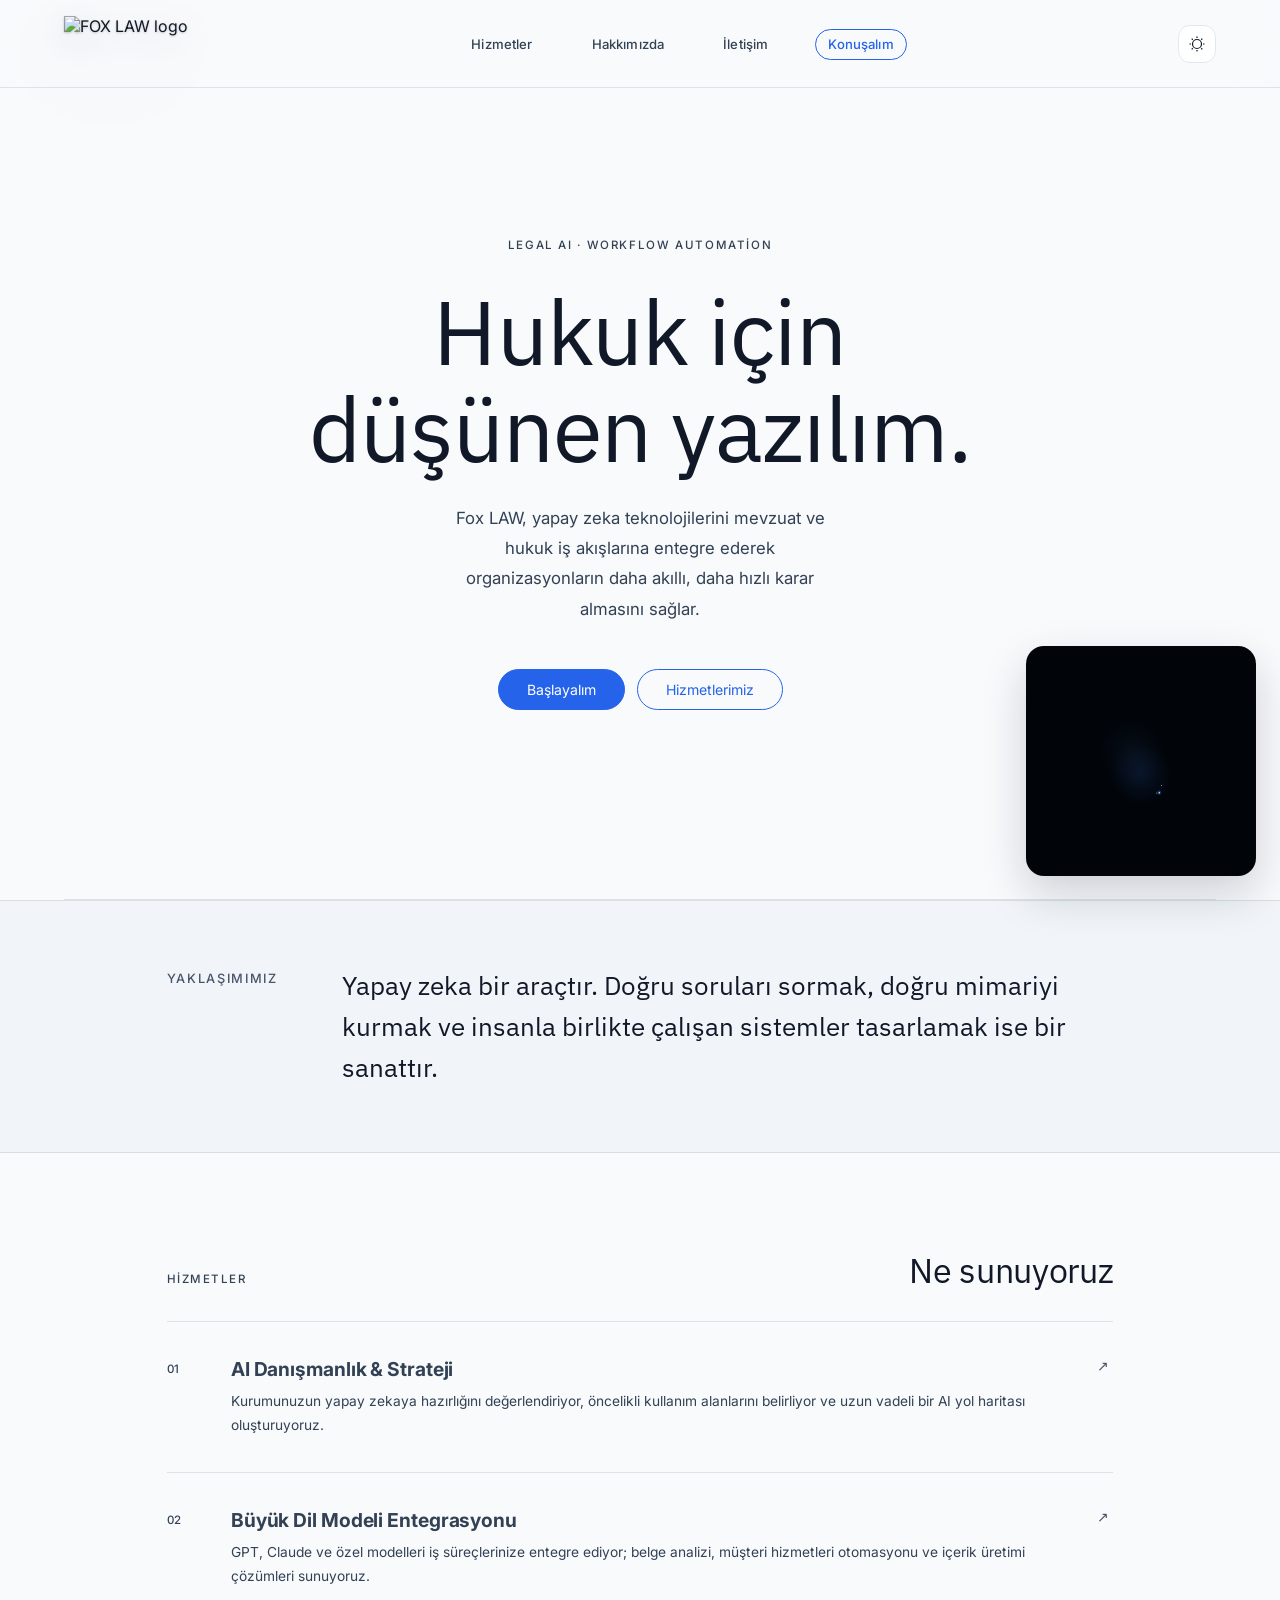
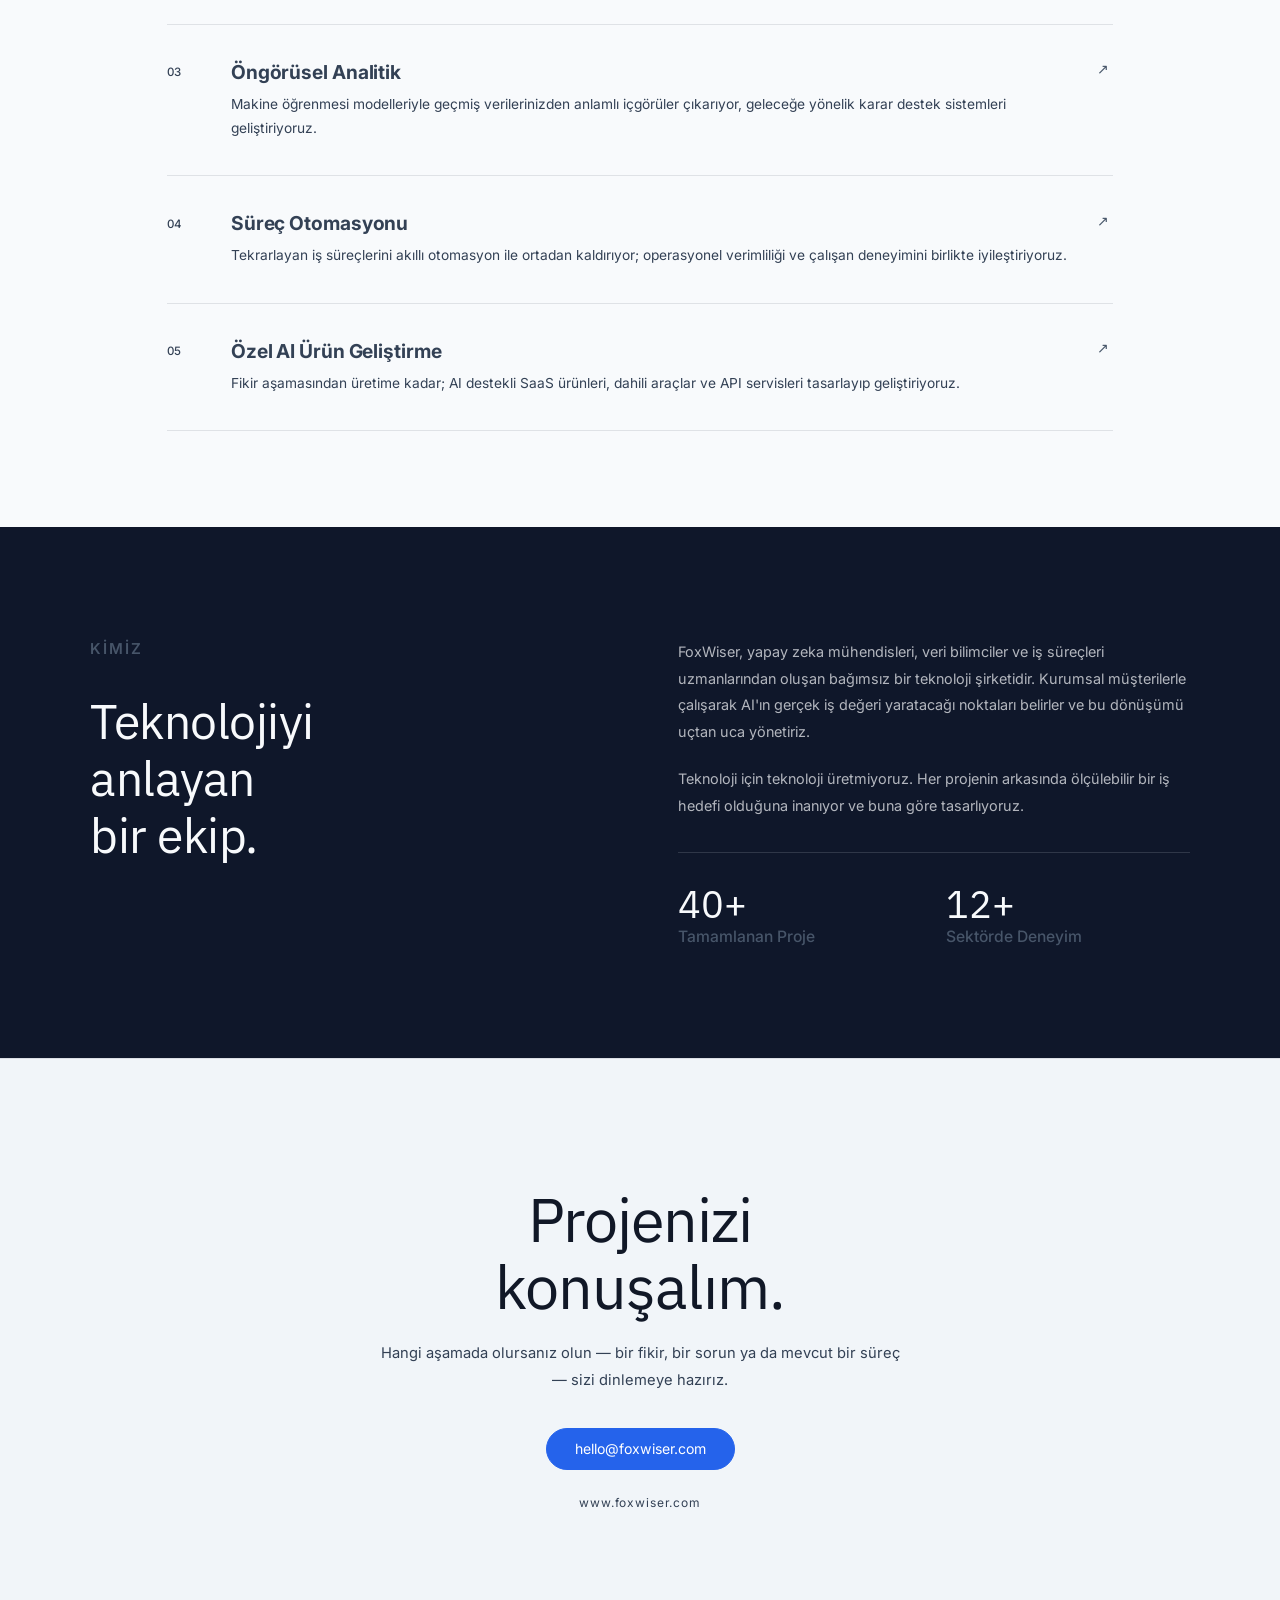
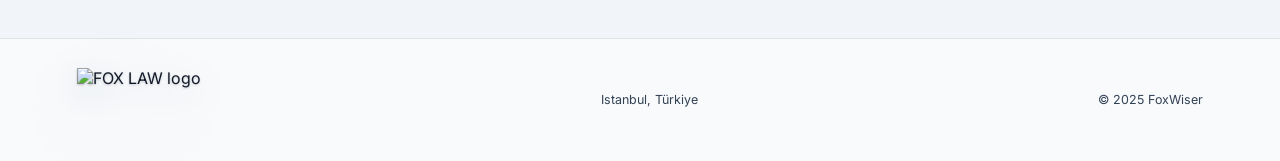
==== index.html @ 77ba6872 "update daily" ====
<!DOCTYPE html>

<html lang="tr">
<head>
<meta charset="utf-8"/>
<meta content="width=device-width, initial-scale=1.0" name="viewport"/>
<title>FOX LAW — Legal AI</title>
<link href="https://fonts.googleapis.com" rel="preconnect"/>
<link crossorigin="" href="https://fonts.gstatic.com" rel="preconnect"/>
<link href="https://fonts.googleapis.com/css2?family=Inter:wght@300;400;500;600;700&amp;family=IBM+Plex+Sans:wght@300;400;500;600;700&amp;display=swap" rel="stylesheet"/>
<link href="services.css" rel="stylesheet"/>
<link href="widget.css" rel="stylesheet"/>
<style>
*, *::before, *::after { margin: 0; padding: 0; box-sizing: border-box; }

:root {
  /* ── Typography ─────────────────────────────────────────────── */
  --serif: 'IBM Plex Sans', system-ui, -apple-system, 'Segoe UI', Roboto, Helvetica, Arial, sans-serif;
  --sans:  'Inter', system-ui, -apple-system, 'Segoe UI', Roboto, Helvetica, Arial, sans-serif;

  /* ── Brand palette (Light) ──────────────────────────────────── */
  --page:       #F8FAFC;
  --surface:    #FFFFFF;
  --surface-2:  #F1F5F9;

  --text:       #111827;
  --text-2:     #334155;
  --text-3:     #475569;
  --label:      var(--text-3);

  /* Subheading (palette: Slate) */
  --subhead:    #334155;

  --border:     #E2E8F0;
  --border-2:   #CBD5E1;

  --brand-ink:  #0F172A; /* brand anchor for dark sections */
  --on-dark:   #F8FAFC;
  --on-action: #FFFFFF;

  --action:         #2563EB;
  --action-hover:   #1D4ED8;
  --action-pressed: #1E40AF;

  --action-soft:    rgba(37, 99, 235, 0.12);
  --action-soft-2:  rgba(37, 99, 235, 0.18);

  /* Status (optional) */
  --success: #0F766E;
  --warning: #D97706;
  --error:   #DC2626;

  /* UI */
  --rule: rgba(15, 23, 42, 0.10);
  --nav-bg: rgba(248, 250, 252, 0.86);
  --nav-bg-solid: rgba(248, 250, 252, 0.96);

  /* Legacy aliases used in the template */
  --cream:   var(--page);
  --cream-2: var(--surface-2);
  --ink:     var(--text);
  --ink-60:  var(--text-2);
  --ink-30:  var(--text-3);
}

html[data-theme="dark"] {
  /* ── Brand palette (Dark) ───────────────────────────────────── */
  --page:       #0B1120;
  --surface:    #111827;
  --surface-2:  #1F2937;

  --text:       #F8FAFC;
  --text-2:     #F1F5F9;
  --text-3:     #E2E8F0;

  /* Label text (readable) */
  --label:      #F1F5F9;

  /* Subheading on dark */
  --subhead:    #F1F5F9;

  --border:     #334155;
  --border-2:   #475569;

  --brand-ink:  #0B1120;
  --on-dark:   #F8FAFC;
  --on-action: #0B1120;

  --action:         #60A5FA;
  --action-hover:   #3B82F6;
  --action-pressed: #2563EB;

  --action-soft:    rgba(96, 165, 250, 0.12);
  --action-soft-2:  rgba(96, 165, 250, 0.18);

  --rule: rgba(248, 250, 252, 0.12);
  --nav-bg: rgba(11, 17, 32, 0.72);
  --nav-bg-solid: rgba(11, 17, 32, 0.92);
}

html { scroll-behavior: smooth; }
body {
  font-family: var(--sans);
  background: var(--cream);
  color: var(--ink);
  -webkit-font-smoothing: antialiased;
  overflow-x: hidden;
}

/* ─── NAV ─── */
nav {
  position: fixed; top: 0; left: 0; right: 0; z-index: 200;
  display: flex; align-items: center; justify-content: space-between;
  padding: 0 5vw; height: 88px;
  background: var(--nav-bg);
  backdrop-filter: blur(20px) saturate(1.4);
  -webkit-backdrop-filter: blur(20px) saturate(1.4);
  border-bottom: 1px solid var(--rule);
}
.logo {
  display: inline-flex;
  align-items: center;
  gap: 10px;
  text-decoration: none;
  color: var(--text);
  z-index: 201;
}
.logo-img {
  height: clamp(64px, 4.8vw, 92px);
width: auto;
  display: block;
}

/* Logo shadow (clean + premium) */
.logo-img,
.footer-logo-img {
  /* Stronger, still premium: contact + ambient + lift */
  filter: drop-shadow(0 1px 1px rgba(15, 23, 42, 0.22))
          drop-shadow(0 10px 18px rgba(15, 23, 42, 0.18))
          drop-shadow(0 28px 48px rgba(15, 23, 42, 0.14));
  -webkit-filter: drop-shadow(0 1px 1px rgba(15, 23, 42, 0.22))
          drop-shadow(0 10px 18px rgba(15, 23, 42, 0.18))
          drop-shadow(0 28px 48px rgba(15, 23, 42, 0.14));
  height: 56px;
  width: auto;
}


html[data-theme="dark"] .logo-img,
html[data-theme="dark"] .footer-logo-img {
  /* Dark surfaces: tiny edge lift + deeper shadow so it doesn't feel like a sticker */
  filter: drop-shadow(0 0 0.75px rgba(255, 255, 255, 0.10))
          drop-shadow(0 2px 2px rgba(0, 0, 0, 0.55))
          drop-shadow(0 16px 32px rgba(0, 0, 0, 0.65));
  -webkit-filter: drop-shadow(0 0 0.75px rgba(255, 255, 255, 0.10))
          drop-shadow(0 2px 2px rgba(0, 0, 0, 0.55))
          drop-shadow(0 16px 32px rgba(0, 0, 0, 0.65));
}

.logo-text {
  position: absolute;
  width: 1px; height: 1px;
  padding: 0; margin: -1px;
  overflow: hidden; clip: rect(0,0,0,0);
  white-space: nowrap; border: 0;
}

/* Desktop nav */
.nav-desktop {
  display: flex;
  align-items: center;
  gap: 2.2rem;
  list-style: none;
  position: relative;
}
.nav-hover-indicator {
  position: absolute;
  top: 50%;
  left: 0;
  transform: translateY(-50%);
  height: 34px;
  border-radius: 999px;
  background: var(--action-soft);
  border: 1px solid var(--border);
  opacity: 0;
  pointer-events: none;
  z-index: 0;
  transition: all 0.18s ease;
}
.nav-desktop.has-hover .nav-hover-indicator { opacity: 1; }
.nav-desktop a {
  font-size: 0.82rem; font-weight: 500; letter-spacing: 0.01em;
  color: var(--ink-60); text-decoration: none; transition: color 0.2s;
  padding: 0.38rem 0.75rem;
  border-radius: 999px;
  position: relative;
  z-index: 1;
}
.nav-desktop a:hover { color: var(--ink); font-weight: 600; }
.nav-cta {
  color: var(--action) !important;
  border: 1px solid var(--action) !important;
  padding: 0.38rem 1.1rem; border-radius: 100px;
  transition: background 0.2s, color 0.2s, border-color 0.2s !important;

  font-weight: 600;}
.nav-cta:hover {
  background: var(--action-soft) !important;
  border-color: var(--action) !important;
  color: var(--action-hover) !important;
}

/* Hamburger */
.hamburger {
  display: none;
  flex-direction: column; justify-content: center; gap: 5px;
  width: 36px; height: 36px; cursor: pointer;
  background: none; border: none; padding: 4px; z-index: 201;
}
.hamburger span {
  display: block; height: 1.5px;
  background: var(--ink); border-radius: 2px;
  transition: transform 0.3s, opacity 0.3s, width 0.3s;
  transform-origin: center;
}
.hamburger.open span:nth-child(1) { transform: translateY(6.5px) rotate(45deg); }
.hamburger.open span:nth-child(2) { opacity: 0; }
.hamburger.open span:nth-child(3) { transform: translateY(-6.5px) rotate(-45deg); }

/* Theme toggle */
.theme-toggle{
  display: inline-flex;
  align-items: center;
  justify-content: center;
  width: 38px; height: 38px;
  border-radius: 12px;
  border: 1px solid var(--border);
  background: var(--surface);
  cursor: pointer;
  transition: background 0.2s, border-color 0.2s, transform 0.2s;
}
.theme-toggle:hover{
  background: var(--surface-2);
  border-color: var(--border-2);
}
.theme-toggle:active{ transform: translateY(1px); }
.theme-toggle svg{ width: 18px; height: 18px; fill: none; stroke: var(--text); stroke-width: 1.6; }
html[data-theme="dark"] .theme-toggle svg.sun{ display:none; }
html:not([data-theme="dark"]) .theme-toggle svg.moon{ display:none; }

/* Mobile menu */
.mobile-menu {
  display: none;
  position: fixed; top: 72px; left: 0; right: 0; bottom: 0;
  background: var(--nav-bg-solid);
  backdrop-filter: blur(20px);
  -webkit-backdrop-filter: blur(20px);
  z-index: 199;
  flex-direction: column; justify-content: center; align-items: center;
  gap: 0;
  opacity: 0; pointer-events: none;
  transition: opacity 0.3s ease;
}
.mobile-menu.open { opacity: 1; pointer-events: all; }
.mobile-menu a {
  display: block; width: 100%;
  font-family: var(--serif); font-style: italic;
  font-size: 2rem; font-weight: 500;
  color: var(--ink); text-decoration: none;
  text-align: center;
  padding: 1.1rem 2rem;
  border-bottom: 1px solid var(--rule);
  transition: color 0.2s, background 0.2s;
}
.mobile-menu a:first-child { border-top: 1px solid var(--rule); }
.mobile-menu a:hover { color: var(--ink-60); }
.mobile-menu .m-cta {
  margin-top: 2rem;
  font-family: var(--sans); font-style: normal;
  font-size: 0.95rem;
  background: var(--ink); color: var(--cream) !important;
  border-radius: 100px;
  width: auto; padding: 0.8rem 2.5rem;
  border: none;
}

/* ─── HERO ─── */
.hero {
  min-height: 100svh;
  display: flex; flex-direction: column;
  align-items: center; justify-content: center;
  text-align: center;
  padding: 9rem 6vw 6rem;
  position: relative;
}
.hero-eyebrow {
  font-size: 0.72rem; font-weight: 500;
  letter-spacing: 0.14em; text-transform: uppercase;
  color: var(--ink-60); margin-bottom: 2rem;
  opacity: 0; animation: rise 0.9s 0.15s cubic-bezier(0.22,1,0.36,1) forwards;
}
.hero h1 {
  font-family: var(--serif); font-weight: 400;
  font-size: clamp(2.6rem, 7vw, 5.8rem);
  line-height: 1.08; letter-spacing: -0.01em;
  max-width: 800px; margin: 0 auto 1.6rem;
  opacity: 0; animation: rise 1s 0.3s cubic-bezier(0.22,1,0.36,1) forwards;
}
.hero h1 em { font-style: italic; color: var(--ink-60); }
.hero-sub {
  font-size: clamp(0.95rem, 2.5vw, 1.05rem); font-weight: 400;
  line-height: 1.8; color: var(--ink-60);
  max-width: 420px; margin: 0 auto 2.8rem;
  padding: 0 1rem;
  opacity: 0; animation: rise 1s 0.45s cubic-bezier(0.22,1,0.36,1) forwards;
}
.hero-actions {
  display: flex; align-items: center; justify-content: center;
  gap: 0.75rem; flex-wrap: wrap;
  padding: 0 1rem;
  opacity: 0; animation: rise 1s 0.6s cubic-bezier(0.22,1,0.36,1) forwards;
}
.btn {
  font-family: var(--sans); font-size: 0.88rem; font-weight: 400;
  text-decoration: none; border-radius: 100px;
  padding: 0.7rem 1.75rem;
  transition: all 0.22s ease;
  display: inline-block; white-space: nowrap;
}
.btn-dark  { background: var(--action); color: var(--on-action); border: 1px solid var(--action); }
.btn-dark:hover  { background: var(--action-hover); border-color: var(--action-hover); box-shadow: 0 6px 22px rgba(15,23,42,0.18); transform: translateY(-1px); }
.btn-dark:active { background: var(--action-pressed); border-color: var(--action-pressed); transform: translateY(0); box-shadow: none; }
.btn-outline { background: transparent; color: var(--action); border: 1px solid var(--action); }
.btn-outline:hover { background: var(--action-soft); border-color: var(--action-hover); color: var(--action-hover); }
.btn-outline:active { background: var(--action-soft-2); border-color: var(--action-pressed); color: var(--action-pressed); }
.hero-rule { position: absolute; bottom: 0; left: 5vw; right: 5vw; height: 1px; background: var(--rule); }

@keyframes rise {
  from { opacity: 0; transform: translateY(22px); }
  to   { opacity: 1; transform: translateY(0); }
}

/* ─── INTRO ─── */
.intro-wrap { background: var(--cream-2); border-top: 1px solid var(--rule); border-bottom: 1px solid var(--rule); }
.intro-strip {
  max-width: 1100px; margin: 0 auto;
  padding: 4rem 6vw;
  display: flex; align-items: flex-start; gap: 5vw;
}
.intro-label {
  font-size: 0.80rem; font-weight: 500;
  letter-spacing: 0.13em; text-transform: uppercase;
  color: var(--label); padding-top: 0.35rem;
  min-width: 80px; flex-shrink: 0;
}
.intro-text {
  font-family: var(--serif);
  font-size: clamp(1.15rem, 2.5vw, 1.65rem);
  font-weight: 400; line-height: 1.55; color: var(--ink);
}
.intro-text em { font-style: italic; color: var(--ink-60); }

/* ─── SERVICES ─── */
.services { max-width: 1100px; margin: 0 auto; padding: 6rem 6vw; }
.section-header {
  display: flex; align-items: baseline; justify-content: space-between;
  padding-bottom: 1.8rem; border-bottom: 1px solid var(--rule);
}
.section-tag {
  font-size: 0.72rem; font-weight: 500;
  letter-spacing: 0.13em; text-transform: uppercase; color: var(--ink-60);
}
.section-title {
  font-family: var(--serif); font-weight: 400;
  font-size: clamp(1.4rem, 3vw, 2.1rem); letter-spacing: -0.01em;
}
.service-list { list-style: none; }
.service-item {
  display: grid; grid-template-columns: 40px 1fr 20px;
  gap: 0 1.5rem; padding: 2.2rem 0;
  border-bottom: 1px solid var(--rule);
  position: relative;
  cursor: pointer;
}

.service-item::after {
  content: ''; position: absolute;
  left: -6vw; right: -6vw; top: 0; bottom: 0;
  background: var(--cream-2); opacity: 0;
  transition: opacity 0.2s; z-index: -1;
}
.service-item:hover::after { opacity: 1; }
.svc-num { font-size: 0.72rem; color: var(--ink-60); font-weight: 500; padding-top: 0.2rem; line-height: 1.6; }
.svc-body h3 {
  font-family: var(--sans);
  font-size: clamp(1rem, 2vw, 1.2rem);
  font-weight: 700;
  color: var(--subhead);
  margin-bottom: 0.5rem; letter-spacing: -0.005em;
}
.service-title{
  color: inherit;
  text-decoration: none;
}
.service-title:hover{
  color: var(--action-hover);
}
.svc-body p {
  font-size: 0.86rem; font-weight: 400;
  color: var(--ink-60); line-height: 1.75;
}
.svc-arrow {
  font-size: 0.85rem;
  color: var(--ink-30);
  padding-top: 0.2rem;
  align-self: start;
  transition: color 0.2s, transform 0.2s, background 0.2s;
  background: transparent;
  border: 0;
  cursor: pointer;
  line-height: 1;
}
.svc-arrow:focus-visible { outline: 2px solid var(--action); outline-offset: 3px; border-radius: 10px; }
.service-item:hover .svc-arrow { color: var(--action); transform: translateY(-1px); }
.service-item:hover .svc-arrow { color: var(--ink); transform: translate(3px,-3px); }

/* ─── ABOUT ─── */
.about { background: var(--brand-ink); color: var(--on-dark); padding: 7rem 6vw; }
.about-inner {
  max-width: 1100px; margin: 0 auto;
  display: grid; grid-template-columns: 1fr 1fr;
  gap: 6vw; align-items: start;
}
.about-label { font-size: 0.94rem; font-weight: 600; letter-spacing: 0.13em; text-transform: uppercase; color: var(--label); margin-bottom: 2.2rem; }
.about h2 {
  font-family: var(--serif); font-weight: 400;
  font-size: clamp(1.8rem, 4vw, 3rem);
  line-height: 1.18; letter-spacing: -0.01em;
}
.about h2 em { font-style: italic; color: rgba(248,250,252,0.55); }
.about-right p {
  font-size: 0.9rem; font-weight: 400;
  line-height: 1.85; color: rgba(248,250,252,0.70);
  margin-bottom: 1.3rem;
}
.about-rule { height: 1px; background: rgba(248,250,252,0.14); margin: 2rem 0; }
.about-stats { display: grid; grid-template-columns: 1fr 1fr; gap: 1.5rem; }
.stat-num {
  font-family: var(--serif); font-size: 2.4rem; font-weight: 400;
  color: var(--cream); line-height: 1; margin-bottom: 0.25rem;
}
.stat-label { font-size: 0.98rem; font-weight: 500; color: var(--label); }

/* ─── PRINCIPLES ─── */
.principles { max-width: 1100px; margin: 0 auto; padding: 6rem 6vw; }
.principles-grid {
  display: grid; grid-template-columns: repeat(3, 1fr);
  gap: 1px; background: var(--rule);
  border: 1px solid var(--rule); margin-top: 2.5rem;
}
.p-card { background: var(--cream); padding: 2.4rem 1.8rem; transition: background 0.2s; }
.p-card:hover { background: var(--cream-2); }
.p-num { font-size: 0.7rem; color: var(--ink-60); font-weight: 500; letter-spacing: 0.08em; margin-bottom: 1.5rem; }
.p-card h3 {
  font-family: var(--serif); font-size: 1.1rem; font-weight: 400;
  margin-bottom: 0.75rem; line-height: 1.3;
}
.p-card p { font-size: 0.84rem; font-weight: 400; color: var(--ink-60); line-height: 1.75; }

/* ─── CTA ─── */
.cta-section {
  background: var(--cream-2); border-top: 1px solid var(--rule);
  padding: 8rem 6vw; text-align: center;
}
.cta-inner { max-width: 520px; margin: 0 auto; }
.cta-inner h2 {
  font-family: var(--serif); font-weight: 400;
  font-size: clamp(2rem, 5vw, 3.8rem);
  line-height: 1.1; letter-spacing: -0.015em; margin-bottom: 1.2rem;
}
.cta-inner h2 em { font-style: italic; color: var(--ink-60); }
.cta-inner p {
  font-size: 0.92rem; font-weight: 400;
  color: var(--ink-60); line-height: 1.8; margin-bottom: 2.2rem;
}
.cta-domain {
  display: block; font-size: 0.75rem; font-weight: 400;
  color: var(--ink-60); letter-spacing: 0.07em; margin-top: 1.6rem;
}

/* ─── FOOTER ─── */
footer {
  background: var(--cream); border-top: 1px solid var(--rule);
  padding: 1.8rem 6vw;
  display: flex; align-items: center; justify-content: space-between;
  flex-wrap: wrap; gap: 0.75rem;
}
.footer-logo { display: inline-flex; align-items: center; gap: 10px; text-decoration: none; color: var(--text); }
.footer-logo-img { height: 64px; width: auto; display: block; }
.footer-mid, .footer-right { font-size: 0.78rem; color: var(--ink-60); }

/* ─── REVEAL ─── */
.reveal {
  opacity: 0; transform: translateY(16px);
  transition: opacity 0.75s cubic-bezier(0.22,1,0.36,1),
              transform 0.75s cubic-bezier(0.22,1,0.36,1);
}
.reveal.visible { opacity: 1; transform: translateY(0); }

/* ─── MOBILE ─── */
@media (max-width: 767px) {
  /* Show hamburger, hide desktop nav */
  .nav-desktop { display: none; }
  .hamburger  { display: flex; }
  .mobile-menu { display: flex; }

  /* Hero */
  .hero { padding: 7rem 6vw 5rem; min-height: 100svh; }
  .hero h1 { font-size: clamp(2.4rem, 11vw, 3.2rem); }
  .hero-sub { font-size: 0.97rem; max-width: 100%; }
  .hero-actions { flex-direction: column; align-items: stretch; width: 100%; max-width: 320px; margin: 0 auto; }
  .btn { text-align: center; padding: 0.85rem 1.5rem; font-size: 0.92rem; }

  /* Intro */
  .intro-strip { flex-direction: column; gap: 0.75rem; padding: 3rem 6vw; }
  .intro-label { padding-top: 0; }
  .intro-text { font-size: clamp(1.15rem, 5vw, 1.4rem); }

  /* Services */
  .services { padding: 4.5rem 6vw; }
  .section-header { flex-direction: column; gap: 0.5rem; align-items: flex-start; }
  .service-item { grid-template-columns: 32px 1fr; gap: 0 1rem; padding: 1.8rem 0; }
  .svc-arrow { display: none; }
  .service-item::after { left: -6vw; right: -6vw; }

  /* About */
  .about { padding: 5rem 6vw; }
  .about-inner { grid-template-columns: 1fr; gap: 2.5rem; }
  .about h2 { font-size: clamp(1.8rem, 8vw, 2.4rem); }

  /* Principles */
  .principles { padding: 4.5rem 6vw; }
  .principles-grid { grid-template-columns: 1fr; }
  .p-card { padding: 2rem 1.6rem; }

  /* CTA */
  .cta-section { padding: 5.5rem 6vw; }
  .cta-inner h2 { font-size: clamp(2rem, 9vw, 2.8rem); }
  .cta-inner .btn { width: 100%; text-align: center; }

  /* Footer */
  footer { flex-direction: column; align-items: flex-start; gap: 0.4rem; }
  .footer-mid { order: 3; }
}

@media (max-width: 400px) {
  .hero h1 { font-size: clamp(2rem, 12vw, 2.6rem); }
}

/* ── Copy toast ─────────────────────────────────────────────── */
.copy-toast{
  position: fixed;
  left: 50%;
  bottom: 22px;
  transform: translateX(-50%);
  background: var(--surface);
  color: var(--text);
  border: 1px solid var(--border);
  padding: 10px 14px;
  border-radius: 999px;
  box-shadow: 0 12px 30px rgba(15,23,42,0.20);
  font-size: 0.9rem;
  opacity: 0;
  pointer-events: none;
  transition: opacity .18s ease, transform .18s ease;
  z-index: 9999;
}
.copy-toast.show{
  opacity: 1;
  transform: translateX(-50%) translateY(-4px);
}

html[data-theme="dark"] .intro-label,
html[data-theme="dark"] .about-label,
html[data-theme="dark"] .stat-label {
  text-shadow: 0 1px 0 rgba(0,0,0,0.35);
}
</style>
</head>
<body>
<!-- NAV -->
<nav>
<a aria-label="FOX LAW" class="logo" href="index.html">
<img alt="FOX LAW logo" class="logo-img" data-logo-dark="Logo_V3_Dark.svg" data-logo-light="Logo_V3_Light.svg" src="Logo_V3_Light.svg"/>
<span class="logo-text">FOX LAW</span>
</a>
<!-- Desktop -->
<ul class="nav-desktop">
<li aria-hidden="true" class="nav-hover-indicator"></li>
<li><a href="#services">Hizmetler</a></li>
<li><a href="#about">Hakkımızda</a></li>
<li><a href="#contact">İletişim</a></li>
<li><a class="nav-cta" href="#contact">Konuşalım</a></li>
</ul>
<!-- Theme toggle -->
<button aria-label="Tema değiştir" class="theme-toggle" id="themeToggle" title="Light / Dark">
<svg aria-hidden="true" class="sun" viewbox="0 0 24 24"><path d="M12 18a6 6 0 1 0 0-12 6 6 0 0 0 0 12Z"></path><path d="M12 2v2M12 20v2M4.93 4.93l1.41 1.41M17.66 17.66l1.41 1.41M2 12h2M20 12h2M4.93 19.07l1.41-1.41M17.66 6.34l1.41-1.41"></path></svg>
<svg aria-hidden="true" class="moon" viewbox="0 0 24 24"><path d="M21 12.6A8.5 8.5 0 1 1 11.4 3a6.5 6.5 0 1 0 9.6 9.6Z"></path></svg>
</button>
<!-- Hamburger -->
<button aria-label="Menüyü aç" class="hamburger" id="hamburger">
<span></span><span></span><span></span>
</button>
</nav>
<!-- Mobile Menu -->
<div class="mobile-menu" id="mobileMenu">
<a class="m-link" href="#services">Hizmetler</a>
<a class="m-link" href="#about">Hakkımızda</a>
<a class="m-link" href="#contact">İletişim</a>
<a class="m-cta m-link" href="#contact">Konuşalım</a>
</div>
<!-- HERO -->
<section class="hero">
<span class="hero-eyebrow">Legal AI · Workflow Automation</span>
<h1>Hukuk için<br/>düşünen yazılım.</h1>
<p class="hero-sub">
    Fox LAW, yapay zeka teknolojilerini mevzuat ve hukuk iş akışlarına entegre ederek
    organizasyonların daha akıllı, daha hızlı karar almasını sağlar.
  </p>
<div class="hero-actions">
<a class="btn btn-dark" href="#contact">Başlayalım</a>
<a class="btn btn-outline" href="#services">Hizmetlerimiz</a>
</div>
<div class="hero-rule"></div>
</section>
<!-- INTRO -->
<div class="intro-wrap">
<div class="intro-strip reveal">
<span class="intro-label">Yaklaşımımız</span>
<p class="intro-text">
      Yapay zeka bir araçtır. Doğru soruları sormak,
      doğru mimariyi kurmak ve insanla birlikte çalışan
      sistemler tasarlamak ise bir sanattır.
    </p>
</div>
</div>
<!-- SERVICES -->
<section class="services" id="services">
<div class="section-header reveal">
<span class="section-tag">Hizmetler</span>
<h2 class="section-title">Ne sunuyoruz</h2>
</div>
<ul class="service-list">
<li class="service-item reveal">
<span class="svc-num">01</span>
<div class="svc-body">
<h3><a class="service-title" href="service-01.html">AI Danışmanlık &amp; Strateji</a></h3>
<p>Kurumunuzun yapay zekaya hazırlığını değerlendiriyor, öncelikli kullanım alanlarını belirliyor ve uzun vadeli bir AI yol haritası oluşturuyoruz.</p>
</div>
<button aria-label="Bağlantıyı kopyala" class="svc-arrow" title="Bağlantıyı kopyala" type="button">↗</button>
</li>
<li class="service-item reveal">
<span class="svc-num">02</span>
<div class="svc-body">
<h3><a class="service-title" href="service-02.html">Büyük Dil Modeli Entegrasyonu</a></h3>
<p>GPT, Claude ve özel modelleri iş süreçlerinize entegre ediyor; belge analizi, müşteri hizmetleri otomasyonu ve içerik üretimi çözümleri sunuyoruz.</p>
</div>
<button aria-label="Bağlantıyı kopyala" class="svc-arrow" title="Bağlantıyı kopyala" type="button">↗</button>
</li>
<li class="service-item reveal">
<span class="svc-num">03</span>
<div class="svc-body">
<h3><a class="service-title" href="service-03.html">Öngörüsel Analitik</a></h3>
<p>Makine öğrenmesi modelleriyle geçmiş verilerinizden anlamlı içgörüler çıkarıyor, geleceğe yönelik karar destek sistemleri geliştiriyoruz.</p>
</div>
<button aria-label="Bağlantıyı kopyala" class="svc-arrow" title="Bağlantıyı kopyala" type="button">↗</button>
</li>
<li class="service-item reveal">
<span class="svc-num">04</span>
<div class="svc-body">
<h3><a class="service-title" href="service-04.html">Süreç Otomasyonu</a></h3>
<p>Tekrarlayan iş süreçlerini akıllı otomasyon ile ortadan kaldırıyor; operasyonel verimliliği ve çalışan deneyimini birlikte iyileştiriyoruz.</p>
</div>
<button aria-label="Bağlantıyı kopyala" class="svc-arrow" title="Bağlantıyı kopyala" type="button">↗</button>
</li>
<li class="service-item reveal">
<span class="svc-num">05</span>
<div class="svc-body">
<h3><a class="service-title" href="service-05.html">Özel AI Ürün Geliştirme</a></h3>
<p>Fikir aşamasından üretime kadar; AI destekli SaaS ürünleri, dahili araçlar ve API servisleri tasarlayıp geliştiriyoruz.</p>
</div>
<button aria-label="Bağlantıyı kopyala" class="svc-arrow" title="Bağlantıyı kopyala" type="button">↗</button>
</li>
</ul>
</section>
<!-- ABOUT -->
<section class="about" id="about">
<div class="about-inner">
<div class="reveal">
<p class="about-label">Kimiz</p>
<h2>Teknolojiyi<br/>anlayan<br/>bir ekip.</h2>
</div>
<div class="about-right reveal">
<p>FoxWiser, yapay zeka mühendisleri, veri bilimciler ve iş süreçleri uzmanlarından oluşan bağımsız bir teknoloji şirketidir. Kurumsal müşterilerle çalışarak AI'ın gerçek iş değeri yaratacağı noktaları belirler ve bu dönüşümü uçtan uca yönetiriz.</p>
<p>Teknoloji için teknoloji üretmiyoruz. Her projenin arkasında ölçülebilir bir iş hedefi olduğuna inanıyor ve buna göre tasarlıyoruz.</p>
<div class="about-rule"></div>
<div class="about-stats">
<div>
<div class="stat-num">40+</div>
<div class="stat-label">Tamamlanan Proje</div>
</div>
<div>
<div class="stat-num">12+</div>
<div class="stat-label">Sektörde Deneyim</div>
</div>
</div>
</div>
</div>
</section>
<!-- CTA -->
<section class="cta-section" id="contact">
<div class="cta-inner reveal">
<h2>Projenizi<br/>konuşalım.</h2>
<p>Hangi aşamada olursanız olun — bir fikir, bir sorun ya da mevcut bir süreç — sizi dinlemeye hazırız.</p>
<a class="btn btn-dark" href="mailto:hello@foxwiser.com">hello@foxwiser.com</a>
<span class="cta-domain">www.foxwiser.com</span>
</div>
</section>
<!-- FOOTER -->
<footer>
<a aria-label="FOX LAW" class="footer-logo" href="#">
<img alt="FOX LAW logo" class="footer-logo-img" data-logo-dark="Logo_V3_Dark.svg" data-logo-light="Logo_V3_Light.svg" src="Logo_V3_Light.svg"/>
<span class="logo-text">FOX LAW</span>
</a>
<span class="footer-mid">Istanbul, Türkiye</span>
<span class="footer-right">© 2025 FoxWiser</span>
</footer>
<script>
  /* ── Hamburger toggle ── */
  const ham  = document.getElementById('hamburger');
  const menu = document.getElementById('mobileMenu');

  ham.addEventListener('click', () => {
    const open = ham.classList.toggle('open');
    menu.classList.toggle('open', open);
    document.body.style.overflow = open ? 'hidden' : '';
  });

  // Close on link click
  document.querySelectorAll('.m-link').forEach(a => {
    a.addEventListener('click', () => {
      ham.classList.remove('open');
      menu.classList.remove('open');
      document.body.style.overflow = '';
    });
  });

/* ── Theme toggle ── */
const root = document.documentElement;
const toggle = document.getElementById('themeToggle');
const updateLogos = () => {
  const isDark = root.getAttribute('data-theme') === 'dark';
  document.querySelectorAll('img[data-logo-light]').forEach(img => {
    img.src = isDark ? img.dataset.logoDark : img.dataset.logoLight;
  });
};

const applyTheme = (t) => {
  if (t === 'dark') root.setAttribute('data-theme','dark');
  else root.removeAttribute('data-theme');
  updateLogos();
};

const savedTheme = localStorage.getItem('theme');
if (savedTheme) applyTheme(savedTheme);
else updateLogos();

toggle?.addEventListener('click', () => {
  const isDark = root.getAttribute('data-theme') === 'dark';
  const next = isDark ? 'light' : 'dark';
  applyTheme(next === 'dark' ? 'dark' : 'light');
  localStorage.setItem('theme', next);
});

  /* ── Desktop nav hover indicator ── */
  (() => {
    const nav = document.querySelector('.nav-desktop');
    const indicator = nav?.querySelector('.nav-hover-indicator');
    if (!nav || !indicator) return;

    const links = Array.from(nav.querySelectorAll('a')).filter(a => !a.classList.contains('nav-cta'));
    let last = null;

    const moveTo = (el) => {
      const navRect = nav.getBoundingClientRect();
      const r = el.getBoundingClientRect();
      indicator.style.width = r.width + 'px';
      indicator.style.left = (r.left - navRect.left) + 'px';
    };

    const activate = (el) => {
      last = el;
      nav.classList.add('has-hover');
      moveTo(el);
    };

    links.forEach(a => {
      a.addEventListener('mouseenter', () => activate(a));
      a.addEventListener('focus', () => activate(a));
    });

    nav.addEventListener('mouseleave', () => nav.classList.remove('has-hover'));
    window.addEventListener('resize', () => { if (last) moveTo(last); });
  })();

  /* ── Scroll reveal ── */
  const obs = new IntersectionObserver(entries => {
    entries.forEach(entry => {
      if (entry.isIntersecting) {
        entry.target.classList.add('visible');
        obs.unobserve(entry.target);
      }
    });
  }, { threshold: 0.06, rootMargin: '0px 0px -10px 0px' });

  document.querySelectorAll('.reveal').forEach((el, i) => {
    el.style.transitionDelay = (i % 3) * 0.07 + 's';
    obs.observe(el);
  });

  /* ── Services: row click + arrow copies link ── */
  const toast = (() => {
    const el = document.createElement('div');
    el.className = 'copy-toast';
    el.textContent = 'Link kopyalandı';
    document.body.appendChild(el);
    let t;
    return {
      show(msg='Link kopyalandı'){
        el.textContent = msg;
        el.classList.add('show');
        clearTimeout(t);
        t = setTimeout(()=> el.classList.remove('show'), 1400);
      }
    };
  })();

  document.querySelectorAll('.service-item').forEach(li => {
    const a = li.querySelector('a.service-title');
    const href = a ? a.getAttribute('href') : null;

    li.addEventListener('click', (e) => {
      if (e.target.closest('.svc-arrow')) return;
      if (!href) return;
      window.location.href = href;
    });

    const arrow = li.querySelector('.svc-arrow');
    if (arrow && href) {
      arrow.addEventListener('click', async (e) => {
        e.preventDefault();
        e.stopPropagation();
        const abs = new URL(href, window.location.href).href;
        try {
          await navigator.clipboard.writeText(abs);
          toast.show('Link kopyalandı');
        } catch (err) {
          const tmp = document.createElement('textarea');
          tmp.value = abs;
          document.body.appendChild(tmp);
          tmp.select();
          document.execCommand('copy');
          tmp.remove();
          toast.show('Link kopyalandı');
        }
      });
    }
  });
</script>
</section>
<div class="synaptic-widget" aria-label="Synaptic fox animation">
  <iframe src="synaptic_fox_dynamic.html" title="Synaptic fox animation" loading="lazy"></iframe>
</div>
</body>
</html>
---- services.css ----
/* Services headings + list tweaks (FoxWiser / Fox LAW) */

/* Make service titles bold and use palette Slate (subheading color) */
.svc-body h3{
  font-family: var(--sans) !important;
  font-weight: 700 !important;
  color: var(--subhead) !important;
}

.service-title{
  color: inherit;
  text-decoration: none;
}

.service-title:hover{
  color: var(--action-hover);
}
---- widget.css ----
/* Synaptic Fox widget */
.synaptic-widget{
  position: fixed;
  right: 24px;
  bottom: 24px;
  width: clamp(180px, 18vw, 280px);
  height: clamp(180px, 18vw, 280px);
  border-radius: 18px;
  overflow: hidden;
  background: #010409;
  border: 1px solid rgba(15, 23, 42, .12);
  box-shadow: 0 18px 45px rgba(15, 23, 42, .18);
  z-index: 9999;
}
html[data-theme="dark"] .synaptic-widget{
  border: 1px solid rgba(148, 163, 184, .22);
  box-shadow: 0 18px 55px rgba(0,0,0,.45);
}
.synaptic-widget iframe{
  width: 100%;
  height: 100%;
  border: 0;
  display: block;
}
@media (max-width: 640px){
  .synaptic-widget{
    right: 14px;
    bottom: 14px;
    width: 190px;
    height: 190px;
    border-radius: 16px;
    opacity: .98;
  }
}
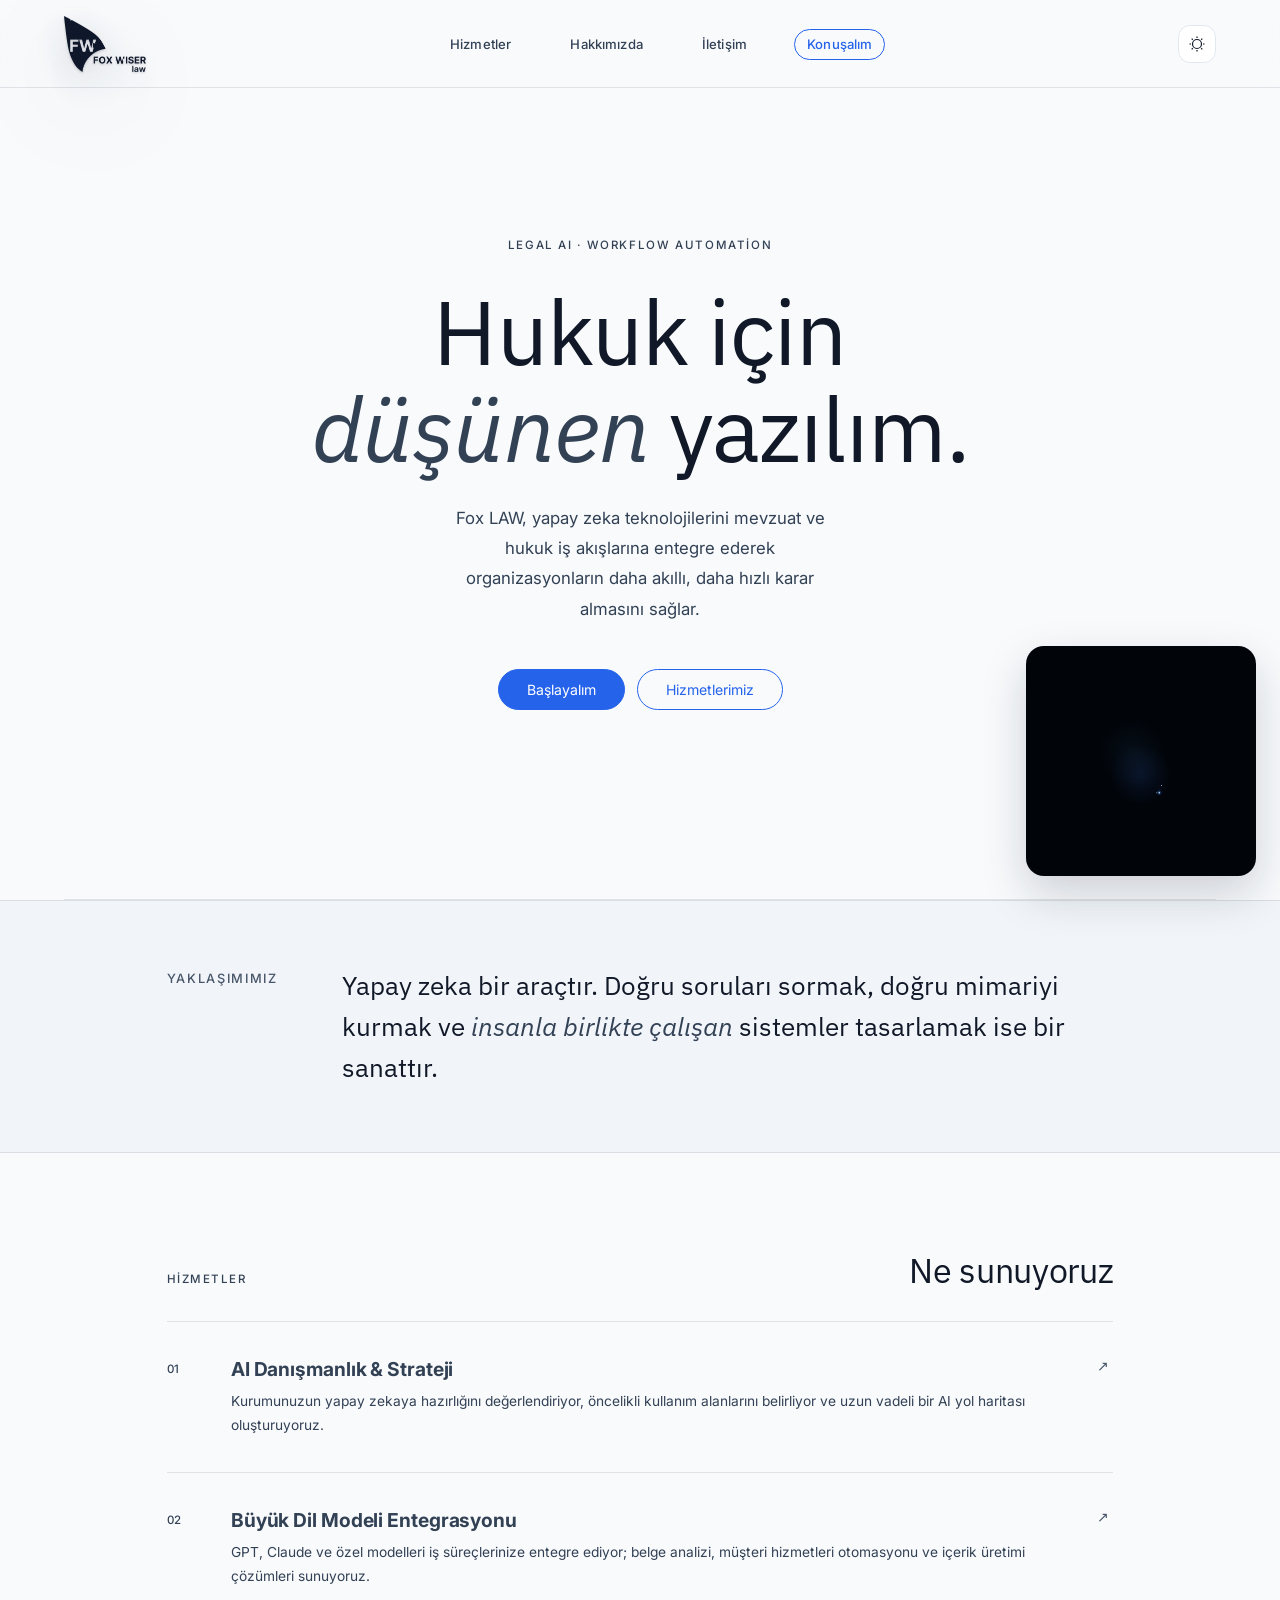
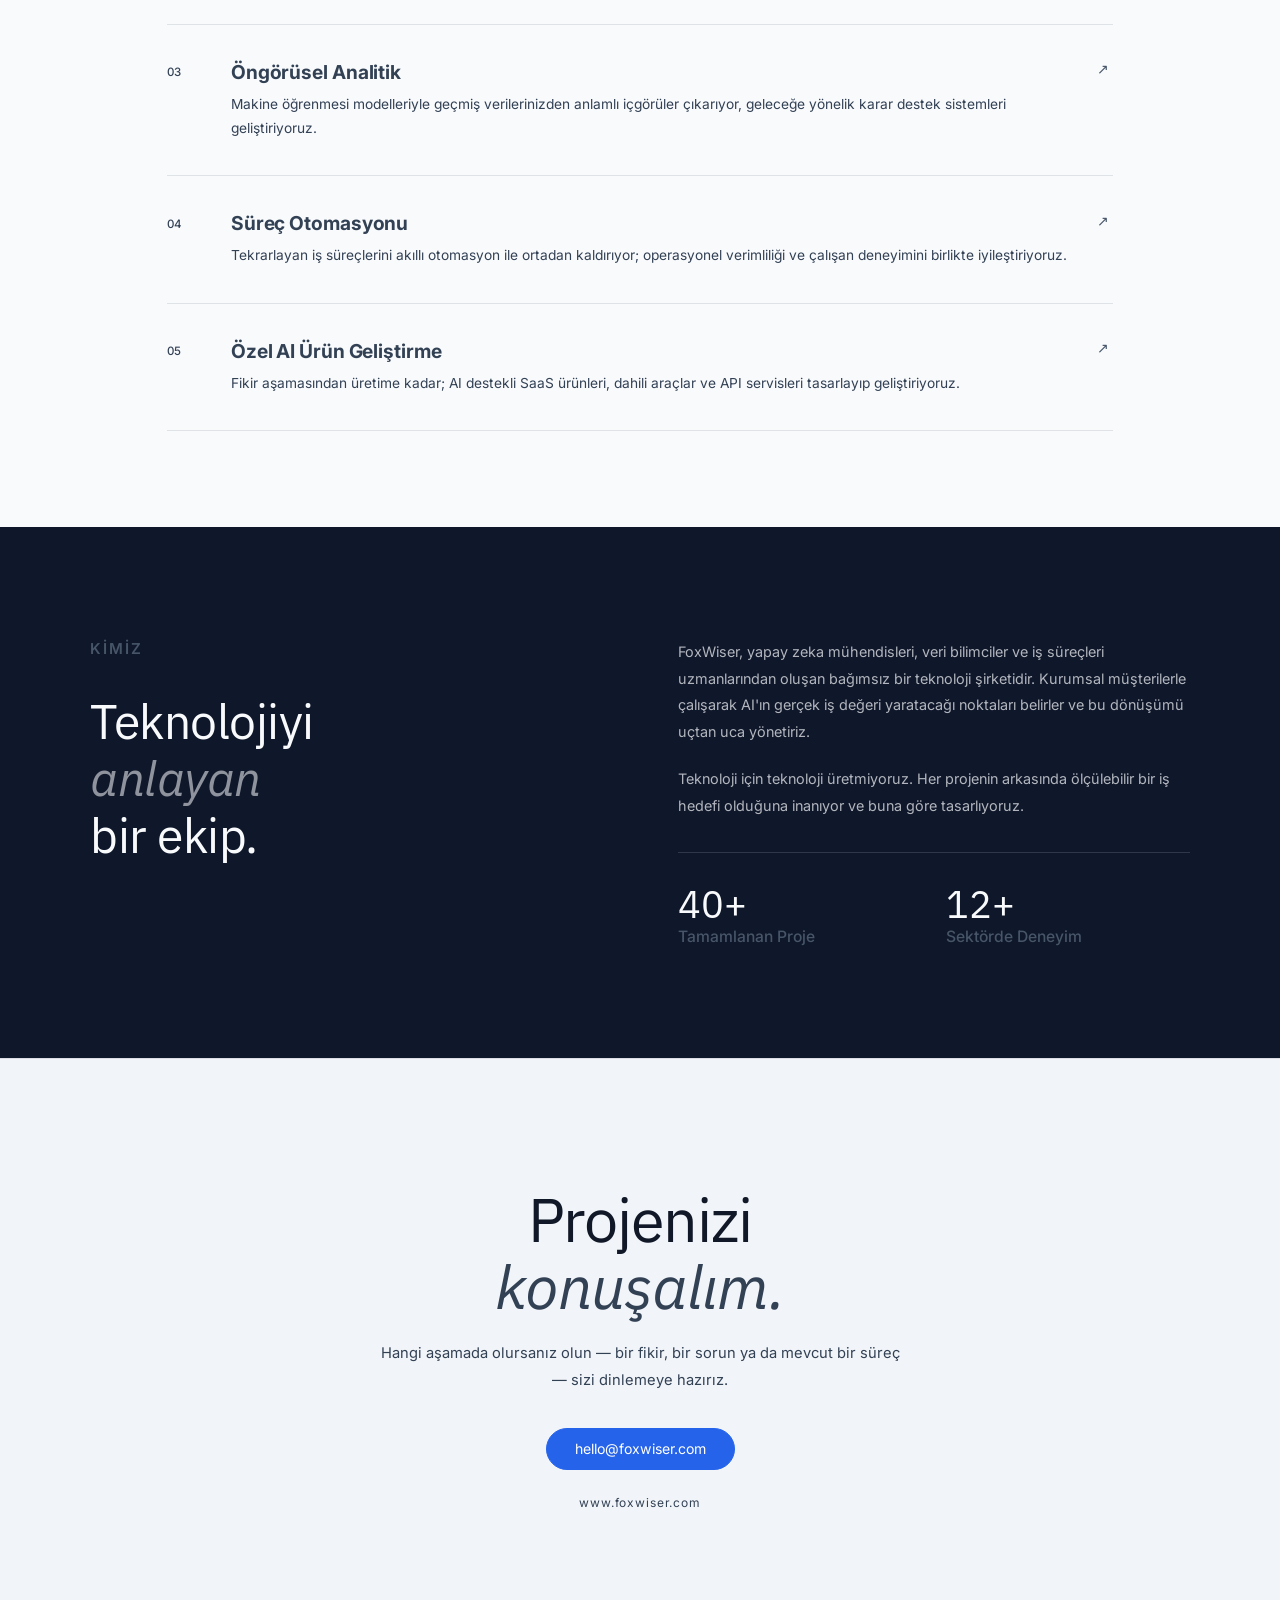
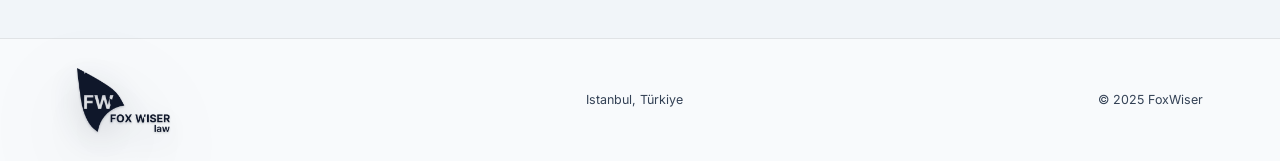
==== commit d9a830a4: "update logo" ====
--- a/index.html
+++ b/index.html
@@ -5,6 +5,11 @@
 <meta charset="utf-8"/>
 <meta content="width=device-width, initial-scale=1.0" name="viewport"/>
 <title>FOX LAW — Legal AI</title>
+<link rel="icon" href="favicon.ico" sizes="any">
+<link rel="icon" type="image/png" sizes="32x32" href="favicon_32.png">
+<link rel="icon" type="image/png" sizes="16x16" href="favicon_16.png">
+<link rel="apple-touch-icon" sizes="180x180" href="icon_180.png">
+<link rel="manifest" href="site.webmanifest">
 <link href="https://fonts.googleapis.com" rel="preconnect"/>
 <link crossorigin="" href="https://fonts.gstatic.com" rel="preconnect"/>
 <link href="https://fonts.googleapis.com/css2?family=Inter:wght@300;400;500;600;700&amp;family=IBM+Plex+Sans:wght@300;400;500;600;700&amp;display=swap" rel="stylesheet"/>
@@ -591,7 +596,7 @@
 <!-- NAV -->
 <nav>
 <a aria-label="FOX LAW" class="logo" href="index.html">
-<img alt="FOX LAW logo" class="logo-img" data-logo-dark="Logo_V3_Dark.svg" data-logo-light="Logo_V3_Light.svg" src="Logo_V3_Light.svg"/>
+<img alt="FOX LAW logo" class="logo-img" data-logo-dark="foxwiser_logo_mono_light_224h.png" data-logo-light="foxwiser_logo_mono_224h.png" src="foxwiser_logo_mono_224h.png"/>
 <span class="logo-text">FOX LAW</span>
 </a>
 <!-- Desktop -->
@@ -622,7 +627,7 @@
 <!-- HERO -->
 <section class="hero">
 <span class="hero-eyebrow">Legal AI · Workflow Automation</span>
-<h1>Hukuk için<br/>düşünen yazılım.</h1>
+<h1>Hukuk için<br/><em>düşünen</em> yazılım.</h1>
 <p class="hero-sub">
     Fox LAW, yapay zeka teknolojilerini mevzuat ve hukuk iş akışlarına entegre ederek
     organizasyonların daha akıllı, daha hızlı karar almasını sağlar.
@@ -639,7 +644,7 @@
 <span class="intro-label">Yaklaşımımız</span>
 <p class="intro-text">
       Yapay zeka bir araçtır. Doğru soruları sormak,
-      doğru mimariyi kurmak ve insanla birlikte çalışan
+      doğru mimariyi kurmak ve <em>insanla birlikte çalışan</em>
       sistemler tasarlamak ise bir sanattır.
     </p>
 </div>
@@ -698,7 +703,7 @@
 <div class="about-inner">
 <div class="reveal">
 <p class="about-label">Kimiz</p>
-<h2>Teknolojiyi<br/>anlayan<br/>bir ekip.</h2>
+<h2>Teknolojiyi<br/><em>anlayan</em><br/>bir ekip.</h2>
 </div>
 <div class="about-right reveal">
 <p>FoxWiser, yapay zeka mühendisleri, veri bilimciler ve iş süreçleri uzmanlarından oluşan bağımsız bir teknoloji şirketidir. Kurumsal müşterilerle çalışarak AI'ın gerçek iş değeri yaratacağı noktaları belirler ve bu dönüşümü uçtan uca yönetiriz.</p>
@@ -720,7 +725,7 @@
 <!-- CTA -->
 <section class="cta-section" id="contact">
 <div class="cta-inner reveal">
-<h2>Projenizi<br/>konuşalım.</h2>
+<h2>Projenizi<br/><em>konuşalım.</em></h2>
 <p>Hangi aşamada olursanız olun — bir fikir, bir sorun ya da mevcut bir süreç — sizi dinlemeye hazırız.</p>
 <a class="btn btn-dark" href="mailto:hello@foxwiser.com">hello@foxwiser.com</a>
 <span class="cta-domain">www.foxwiser.com</span>
@@ -729,7 +734,7 @@
 <!-- FOOTER -->
 <footer>
 <a aria-label="FOX LAW" class="footer-logo" href="#">
-<img alt="FOX LAW logo" class="footer-logo-img" data-logo-dark="Logo_V3_Dark.svg" data-logo-light="Logo_V3_Light.svg" src="Logo_V3_Light.svg"/>
+<img alt="FOX LAW logo" class="footer-logo-img" data-logo-dark="foxwiser_logo_mono_light_224h.png" data-logo-light="foxwiser_logo_mono_224h.png" src="foxwiser_logo_mono_224h.png"/>
 <span class="logo-text">FOX LAW</span>
 </a>
 <span class="footer-mid">Istanbul, Türkiye</span>
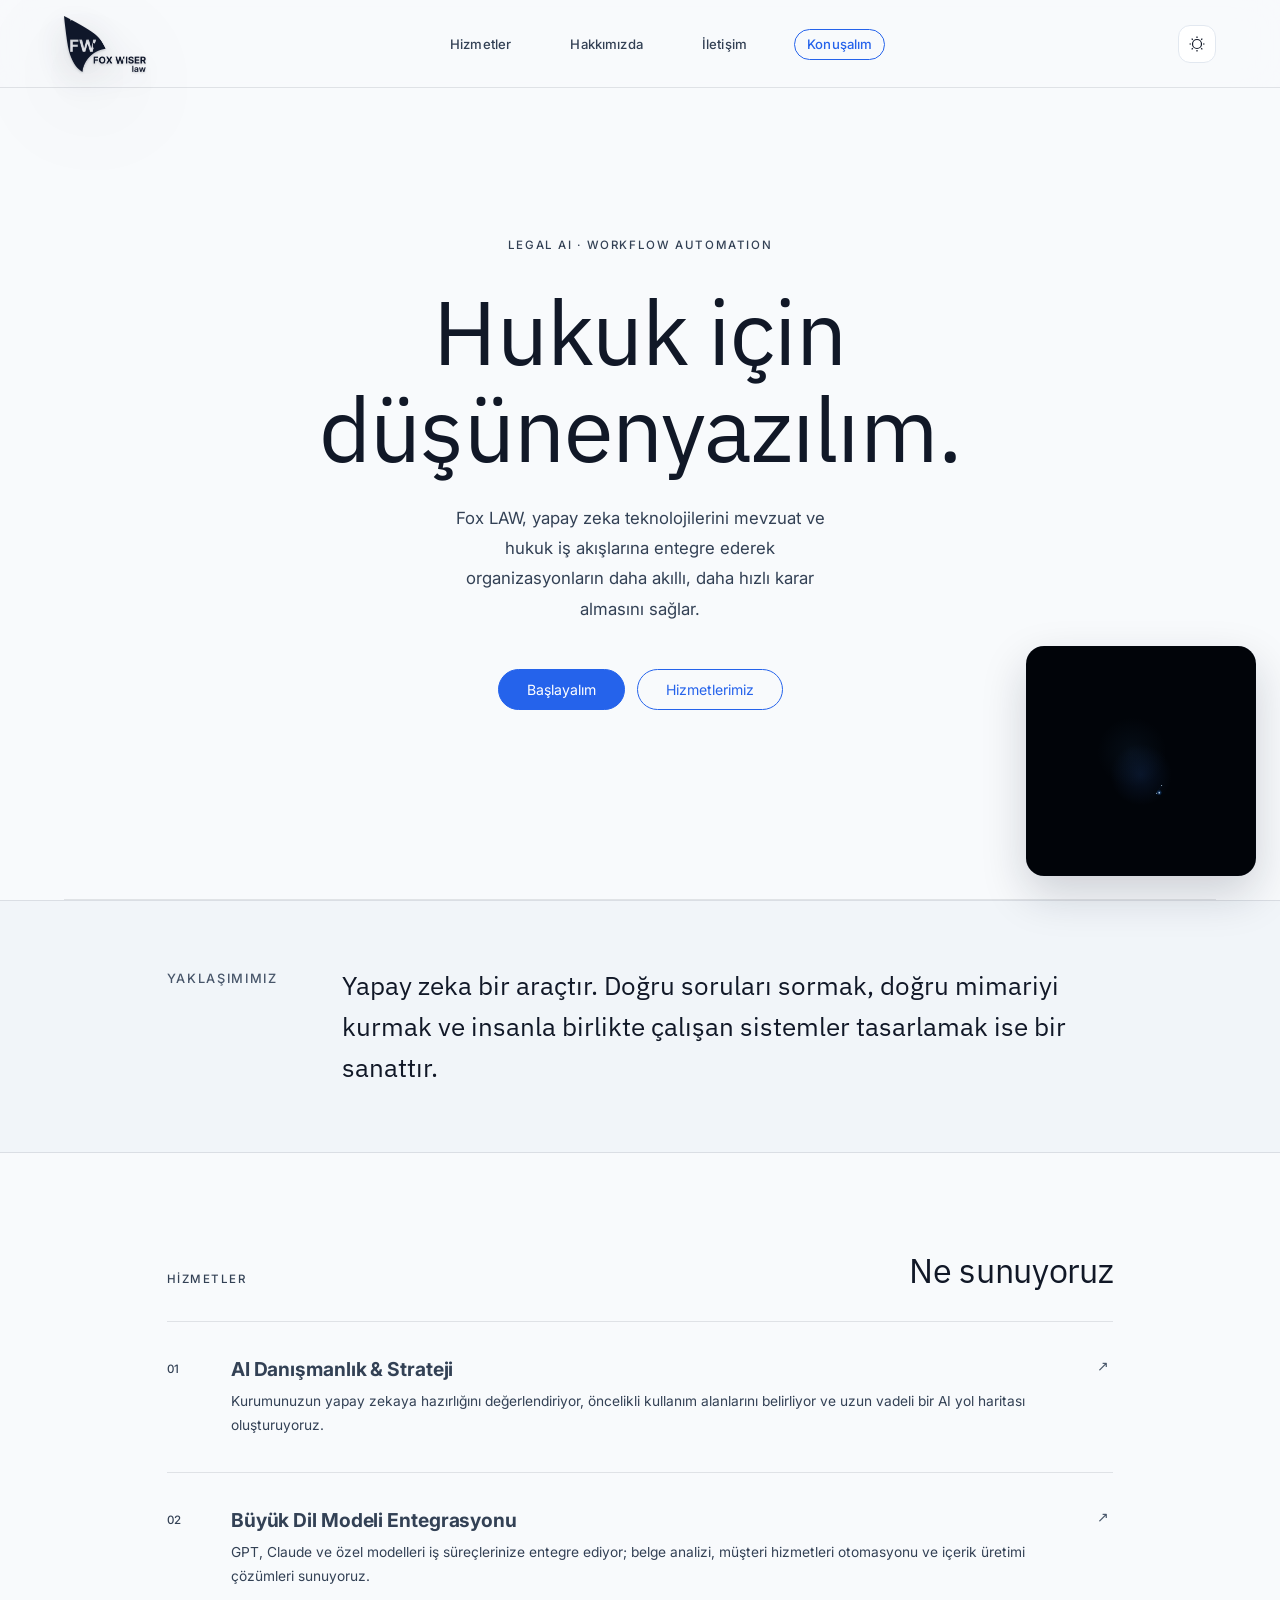
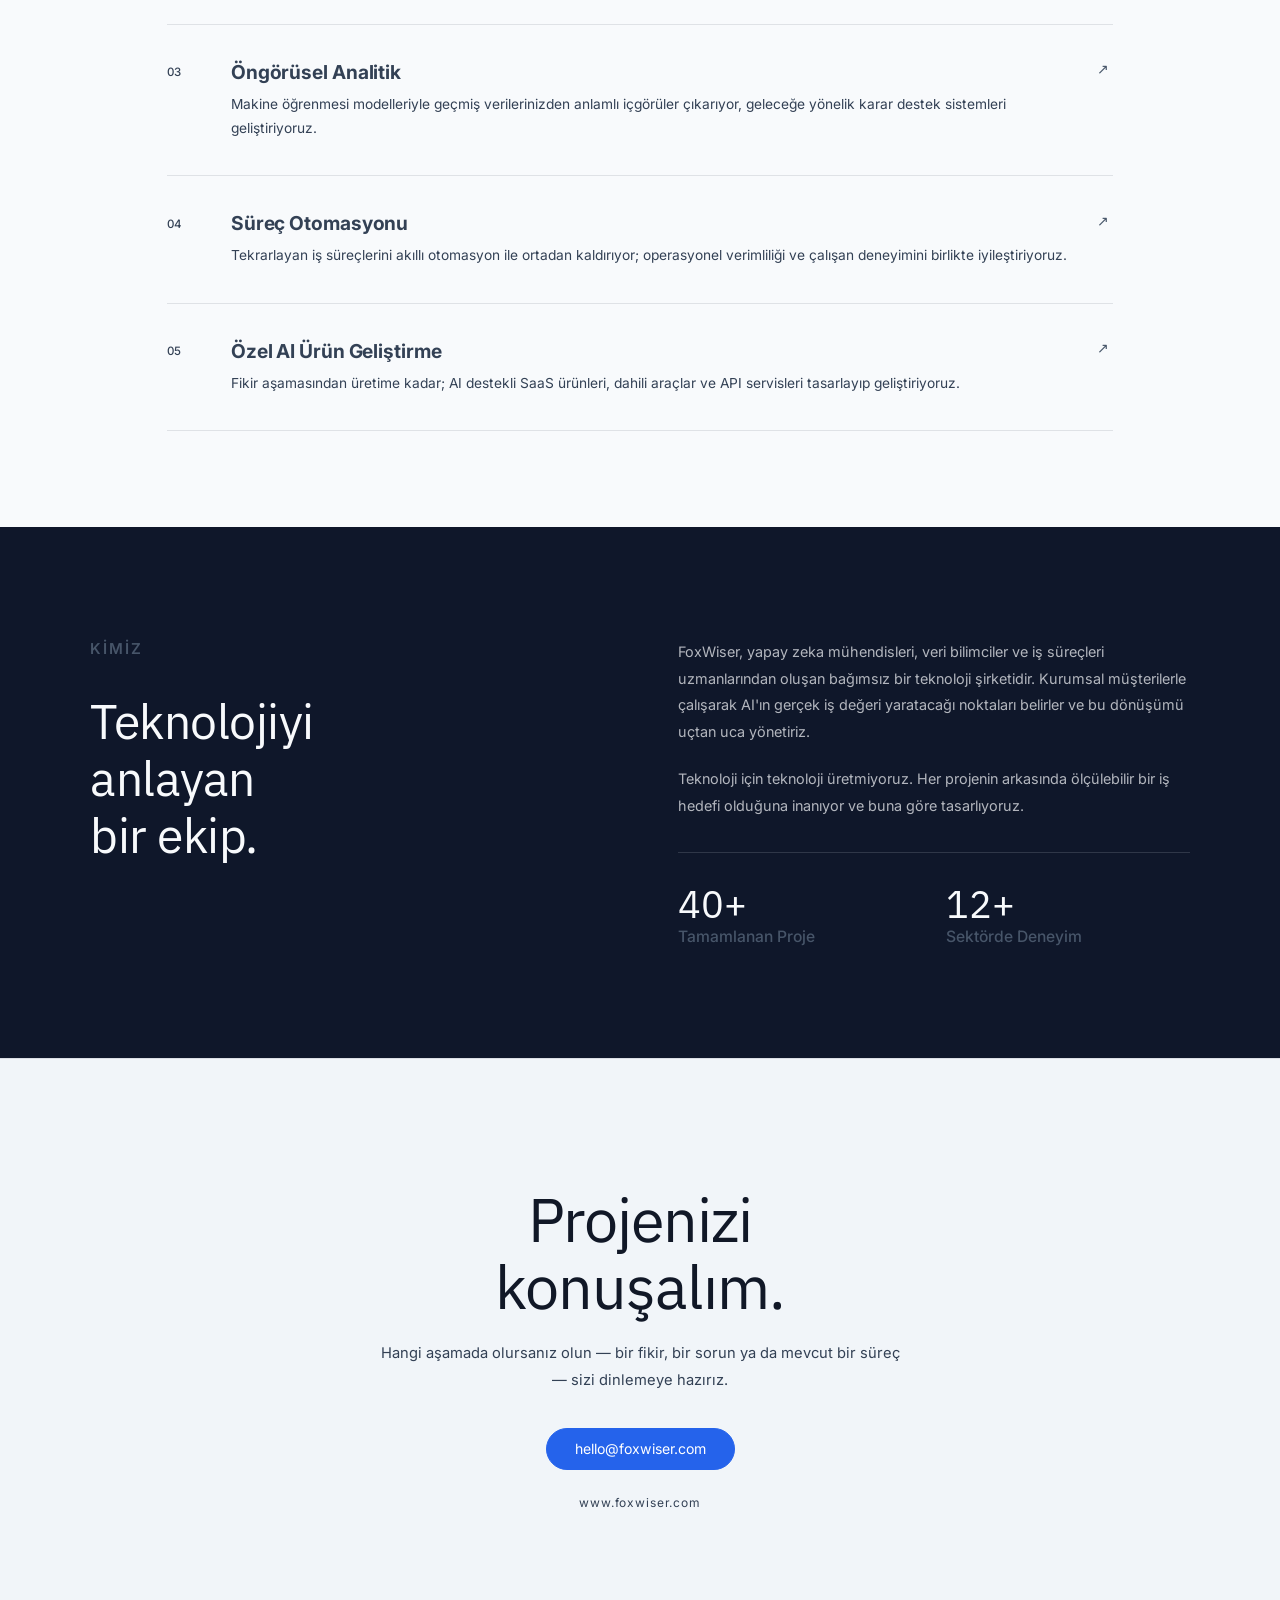
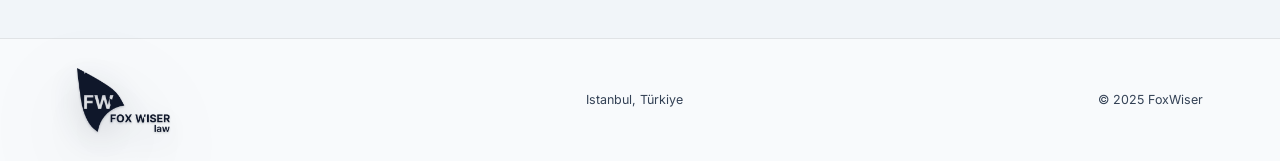
==== commit 5d7322ad: "update italic chars" ====
--- a/index.html
+++ b/index.html
@@ -626,8 +626,8 @@
 </div>
 <!-- HERO -->
 <section class="hero">
-<span class="hero-eyebrow">Legal AI · Workflow Automation</span>
-<h1>Hukuk için<br/><em>düşünen</em> yazılım.</h1>
+<span class="hero-eyebrow">Legal AI · Workflow AutomatIon</span>
+<h1>Hukuk için<br/>düşünenyazılım.</h1>
 <p class="hero-sub">
     Fox LAW, yapay zeka teknolojilerini mevzuat ve hukuk iş akışlarına entegre ederek
     organizasyonların daha akıllı, daha hızlı karar almasını sağlar.
@@ -644,7 +644,7 @@
 <span class="intro-label">Yaklaşımımız</span>
 <p class="intro-text">
       Yapay zeka bir araçtır. Doğru soruları sormak,
-      doğru mimariyi kurmak ve <em>insanla birlikte çalışan</em>
+      doğru mimariyi kurmak ve insanla birlikte çalışan
       sistemler tasarlamak ise bir sanattır.
     </p>
 </div>
@@ -703,7 +703,7 @@
 <div class="about-inner">
 <div class="reveal">
 <p class="about-label">Kimiz</p>
-<h2>Teknolojiyi<br/><em>anlayan</em><br/>bir ekip.</h2>
+<h2>Teknolojiyi<br/>anlayan<br/>bir ekip.</h2>
 </div>
 <div class="about-right reveal">
 <p>FoxWiser, yapay zeka mühendisleri, veri bilimciler ve iş süreçleri uzmanlarından oluşan bağımsız bir teknoloji şirketidir. Kurumsal müşterilerle çalışarak AI'ın gerçek iş değeri yaratacağı noktaları belirler ve bu dönüşümü uçtan uca yönetiriz.</p>
@@ -725,7 +725,7 @@
 <!-- CTA -->
 <section class="cta-section" id="contact">
 <div class="cta-inner reveal">
-<h2>Projenizi<br/><em>konuşalım.</em></h2>
+<h2>Projenizi<br/>konuşalım.</h2>
 <p>Hangi aşamada olursanız olun — bir fikir, bir sorun ya da mevcut bir süreç — sizi dinlemeye hazırız.</p>
 <a class="btn btn-dark" href="mailto:hello@foxwiser.com">hello@foxwiser.com</a>
 <span class="cta-domain">www.foxwiser.com</span>
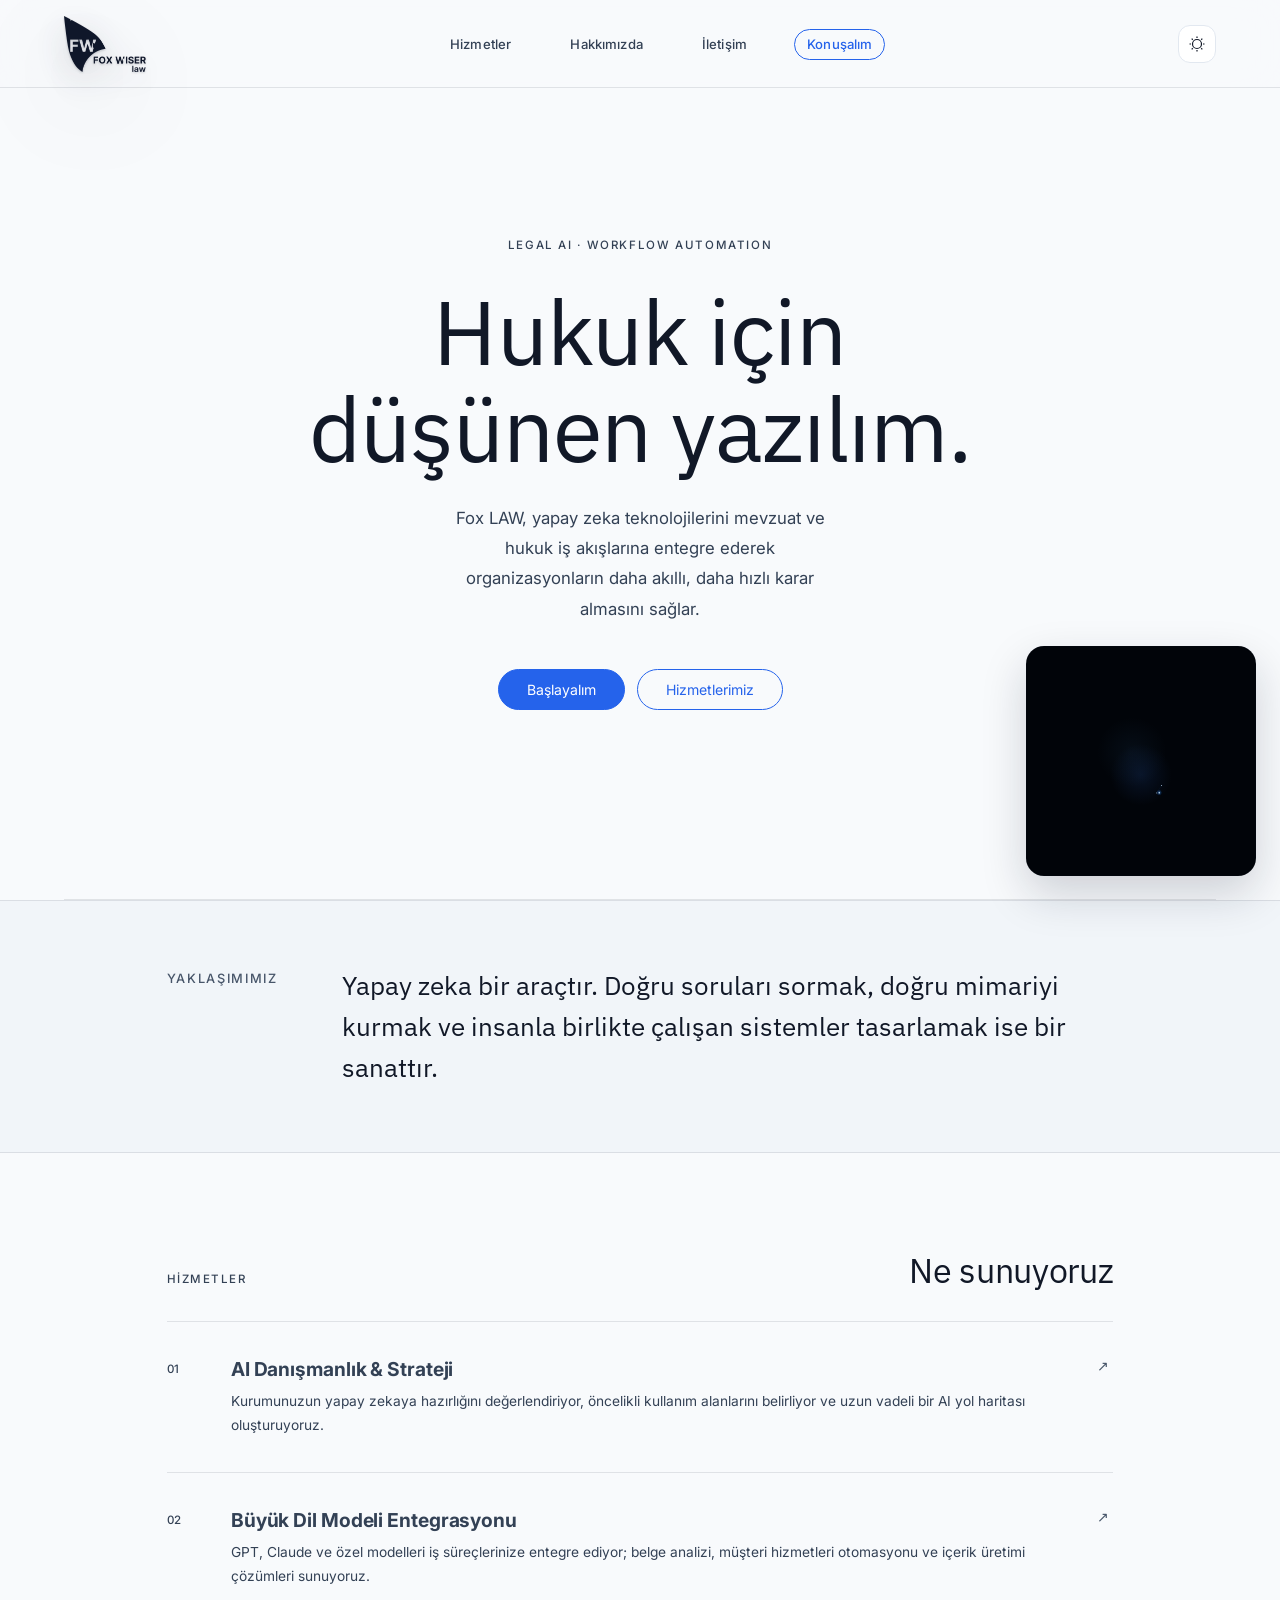
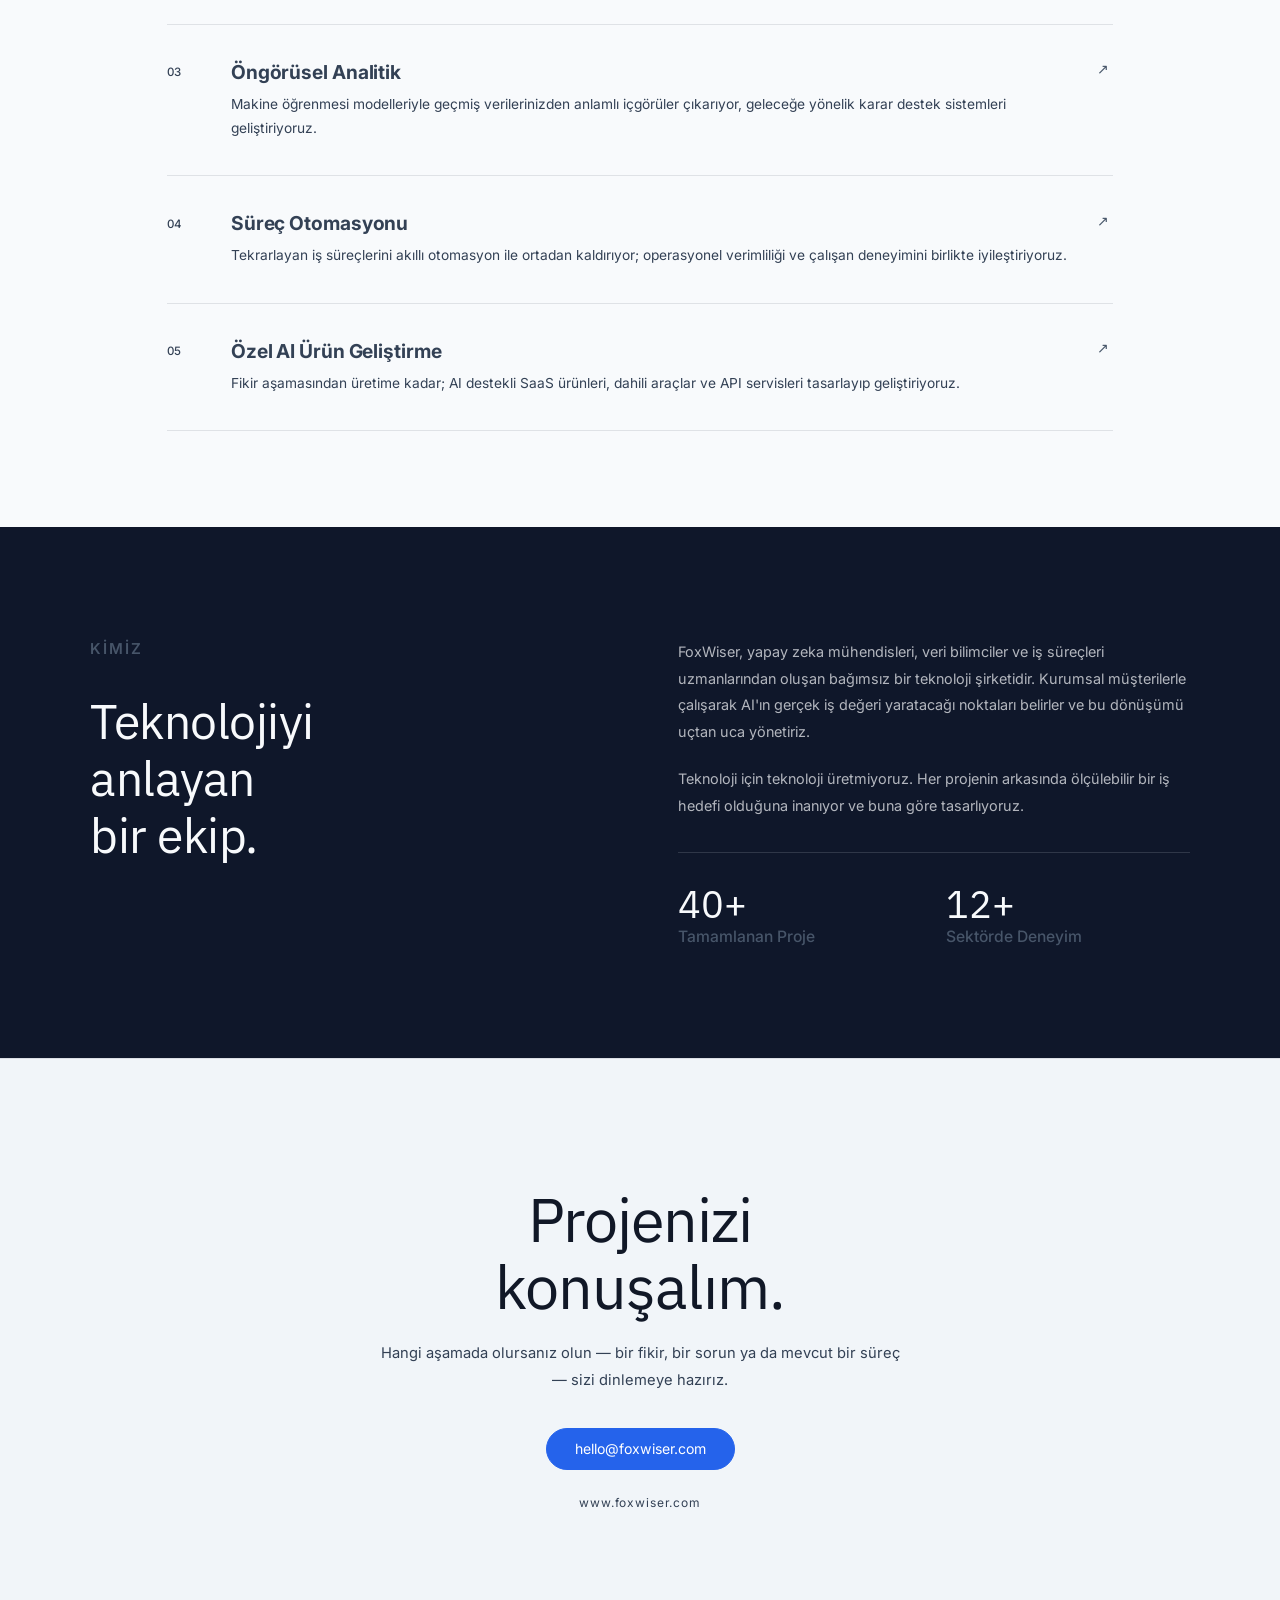
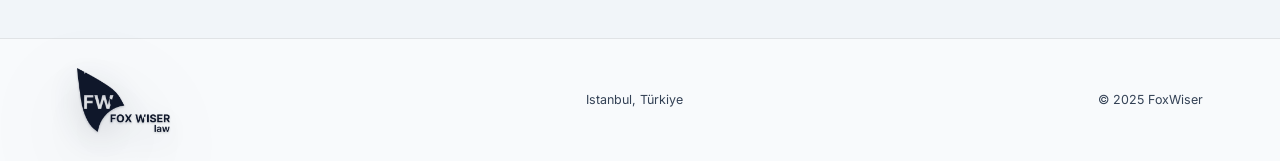
==== commit f16577f7: "Update index.html" ====
--- a/index.html
+++ b/index.html
@@ -627,7 +627,7 @@
 <!-- HERO -->
 <section class="hero">
 <span class="hero-eyebrow">Legal AI · Workflow AutomatIon</span>
-<h1>Hukuk için<br/>düşünenyazılım.</h1>
+<h1>Hukuk için<br/>düşünen yazılım.</h1>
 <p class="hero-sub">
     Fox LAW, yapay zeka teknolojilerini mevzuat ve hukuk iş akışlarına entegre ederek
     organizasyonların daha akıllı, daha hızlı karar almasını sağlar.
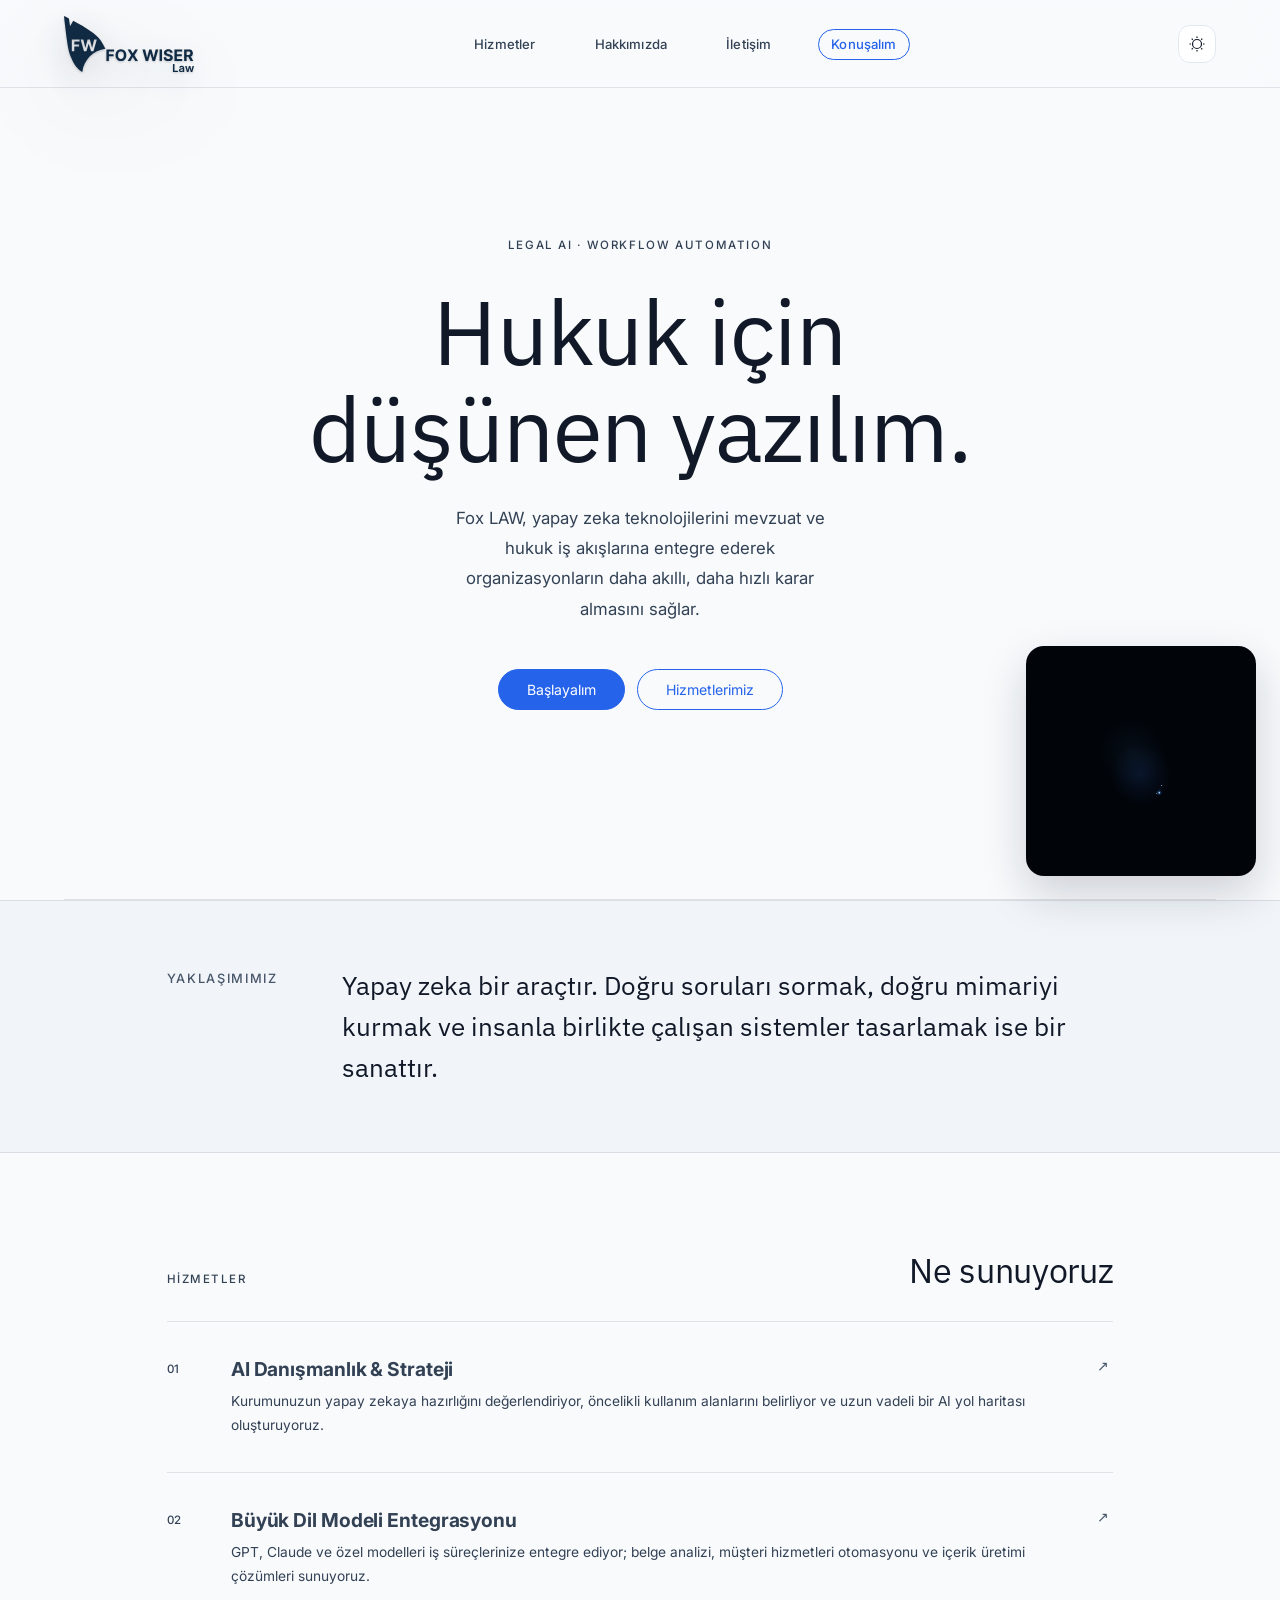
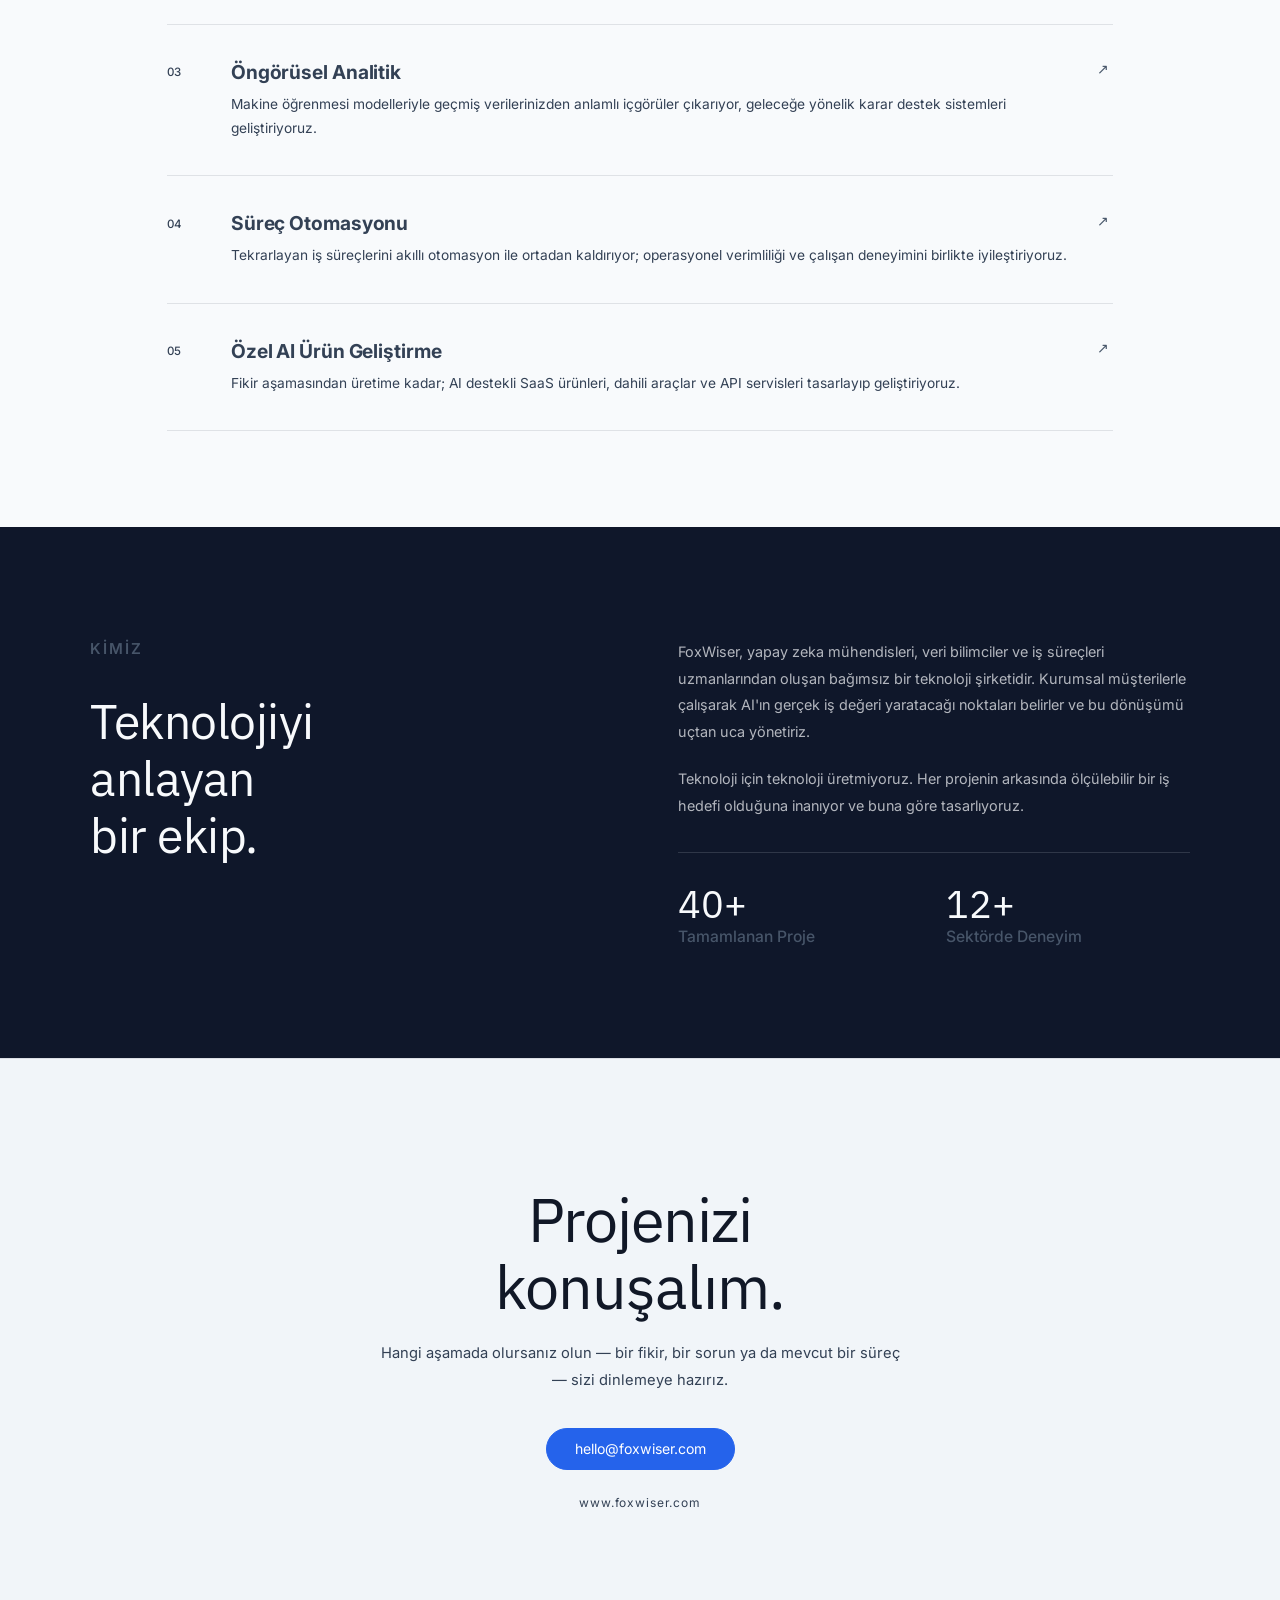
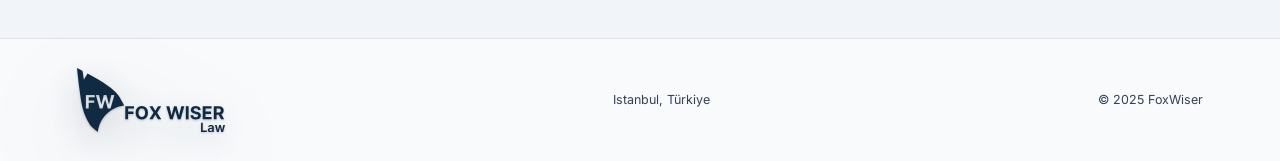
==== commit d9a4ec87: "update" ====
--- a/index.html
+++ b/index.html
@@ -5,10 +5,9 @@
 <meta charset="utf-8"/>
 <meta content="width=device-width, initial-scale=1.0" name="viewport"/>
 <title>FOX LAW — Legal AI</title>
-<link rel="icon" href="favicon.ico" sizes="any">
-<link rel="icon" type="image/png" sizes="32x32" href="favicon_32.png">
-<link rel="icon" type="image/png" sizes="16x16" href="favicon_16.png">
-<link rel="apple-touch-icon" sizes="180x180" href="icon_180.png">
+<link id="siteFavicon" rel="icon" type="image/svg+xml" sizes="any" href="favicon.svg">
+<link rel="shortcut icon" href="favicon.svg">
+<link rel="apple-touch-icon" href="favicon.svg">
 <link rel="manifest" href="site.webmanifest">
 <link href="https://fonts.googleapis.com" rel="preconnect"/>
 <link crossorigin="" href="https://fonts.gstatic.com" rel="preconnect"/>
@@ -595,9 +594,9 @@
 <body>
 <!-- NAV -->
 <nav>
-<a aria-label="FOX LAW" class="logo" href="index.html">
-<img alt="FOX LAW logo" class="logo-img" data-logo-dark="foxwiser_logo_mono_light_224h.png" data-logo-light="foxwiser_logo_mono_224h.png" src="foxwiser_logo_mono_224h.png"/>
-<span class="logo-text">FOX LAW</span>
+<a aria-label="FoxWiser" class="logo" href="index.html">
+<img alt="FoxWiser logo" class="logo-img" data-logo-dark="foxwiser_logo_mono_light.svg" data-logo-light="foxwiser_logo_mono.svg" src="foxwiser_logo_mono.svg"/>
+<span class="logo-text">FoxWiser</span>
 </a>
 <!-- Desktop -->
 <ul class="nav-desktop">
@@ -733,9 +732,9 @@
 </section>
 <!-- FOOTER -->
 <footer>
-<a aria-label="FOX LAW" class="footer-logo" href="#">
-<img alt="FOX LAW logo" class="footer-logo-img" data-logo-dark="foxwiser_logo_mono_light_224h.png" data-logo-light="foxwiser_logo_mono_224h.png" src="foxwiser_logo_mono_224h.png"/>
-<span class="logo-text">FOX LAW</span>
+<a aria-label="FoxWiser" class="footer-logo" href="#">
+<img alt="FoxWiser logo" class="footer-logo-img" data-logo-dark="foxwiser_logo_mono_light.svg" data-logo-light="foxwiser_logo_mono.svg" src="foxwiser_logo_mono.svg"/>
+<span class="logo-text">FoxWiser</span>
 </a>
 <span class="footer-mid">Istanbul, Türkiye</span>
 <span class="footer-right">© 2025 FoxWiser</span>
@@ -767,6 +766,11 @@
   const isDark = root.getAttribute('data-theme') === 'dark';
   document.querySelectorAll('img[data-logo-light]').forEach(img => {
     img.src = isDark ? img.dataset.logoDark : img.dataset.logoLight;
+  });
+  const favicon = document.getElementById('siteFavicon');
+  if (favicon) favicon.href = isDark ? 'favicon-light.svg' : 'favicon.svg';
+  document.querySelectorAll('link[rel="shortcut icon"], link[rel="apple-touch-icon"]').forEach(link => {
+    link.href = isDark ? 'favicon-light.svg' : 'favicon.svg';
   });
 };
 
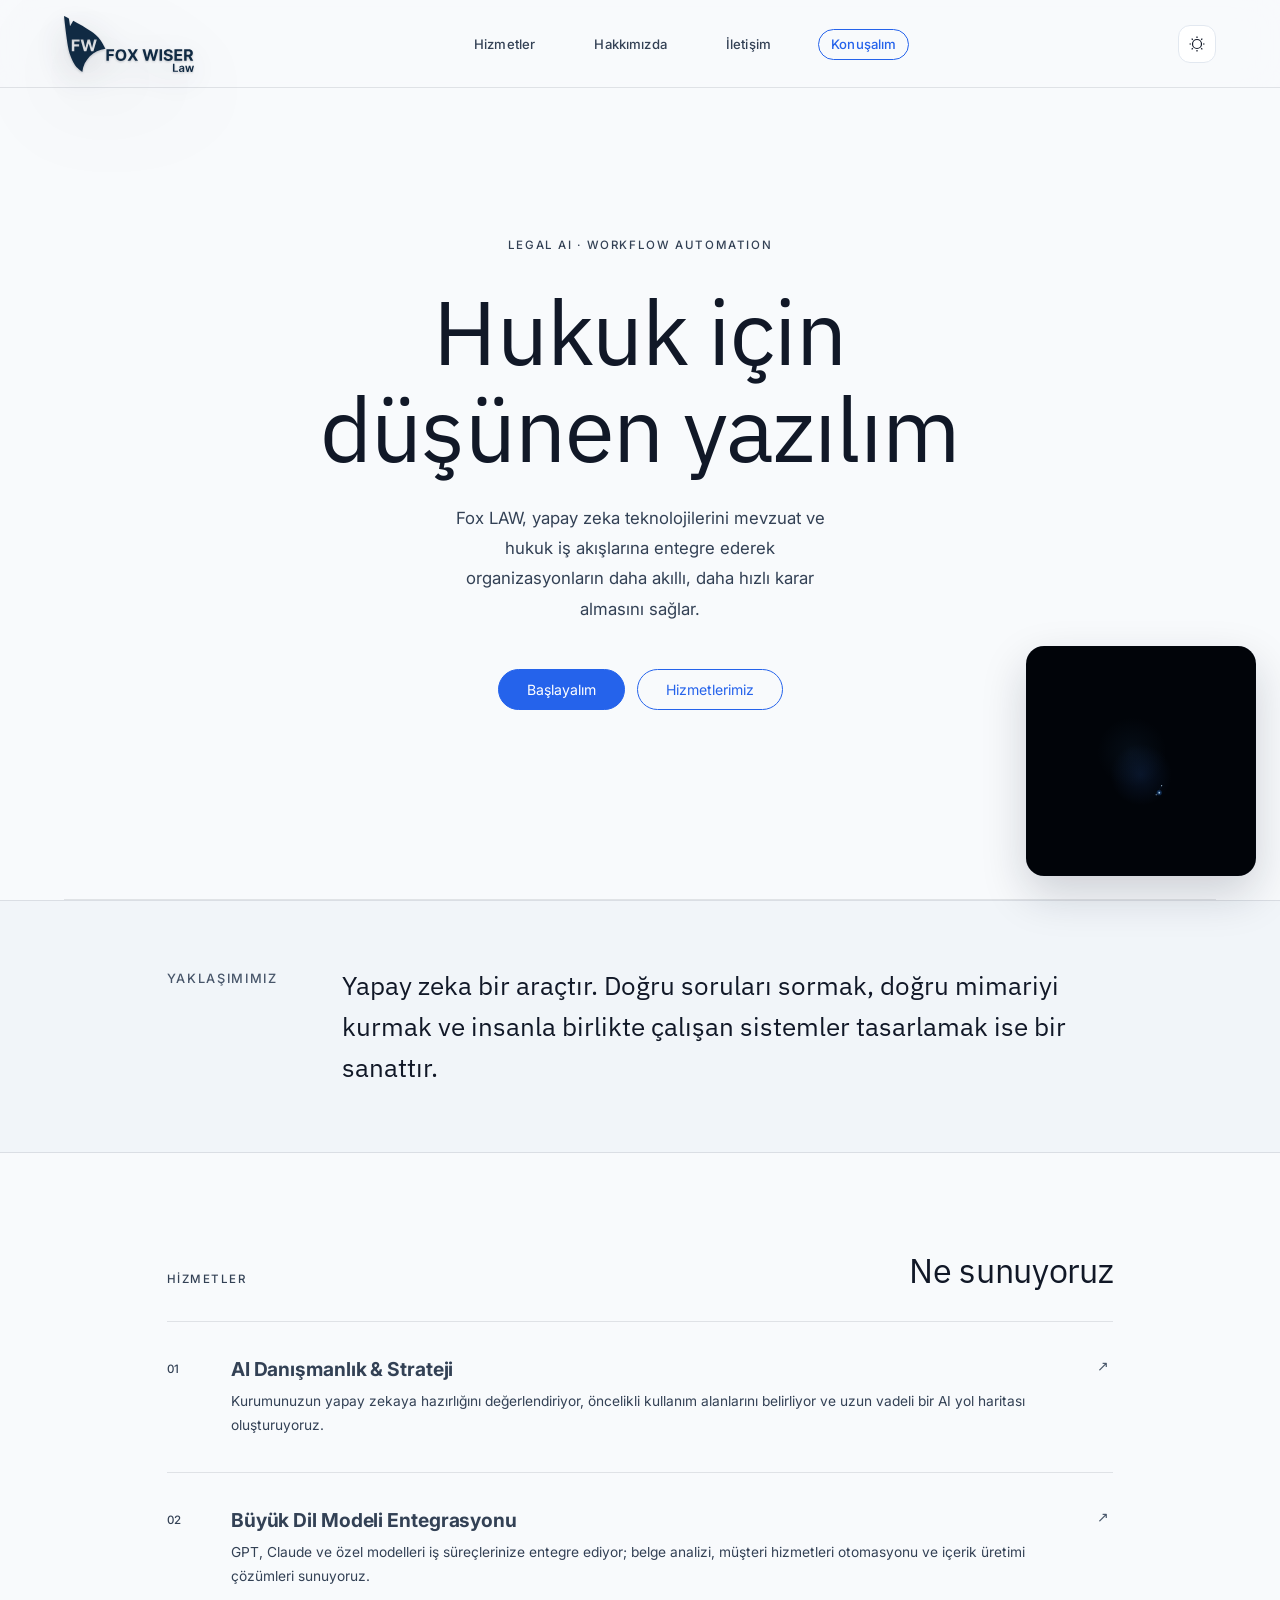
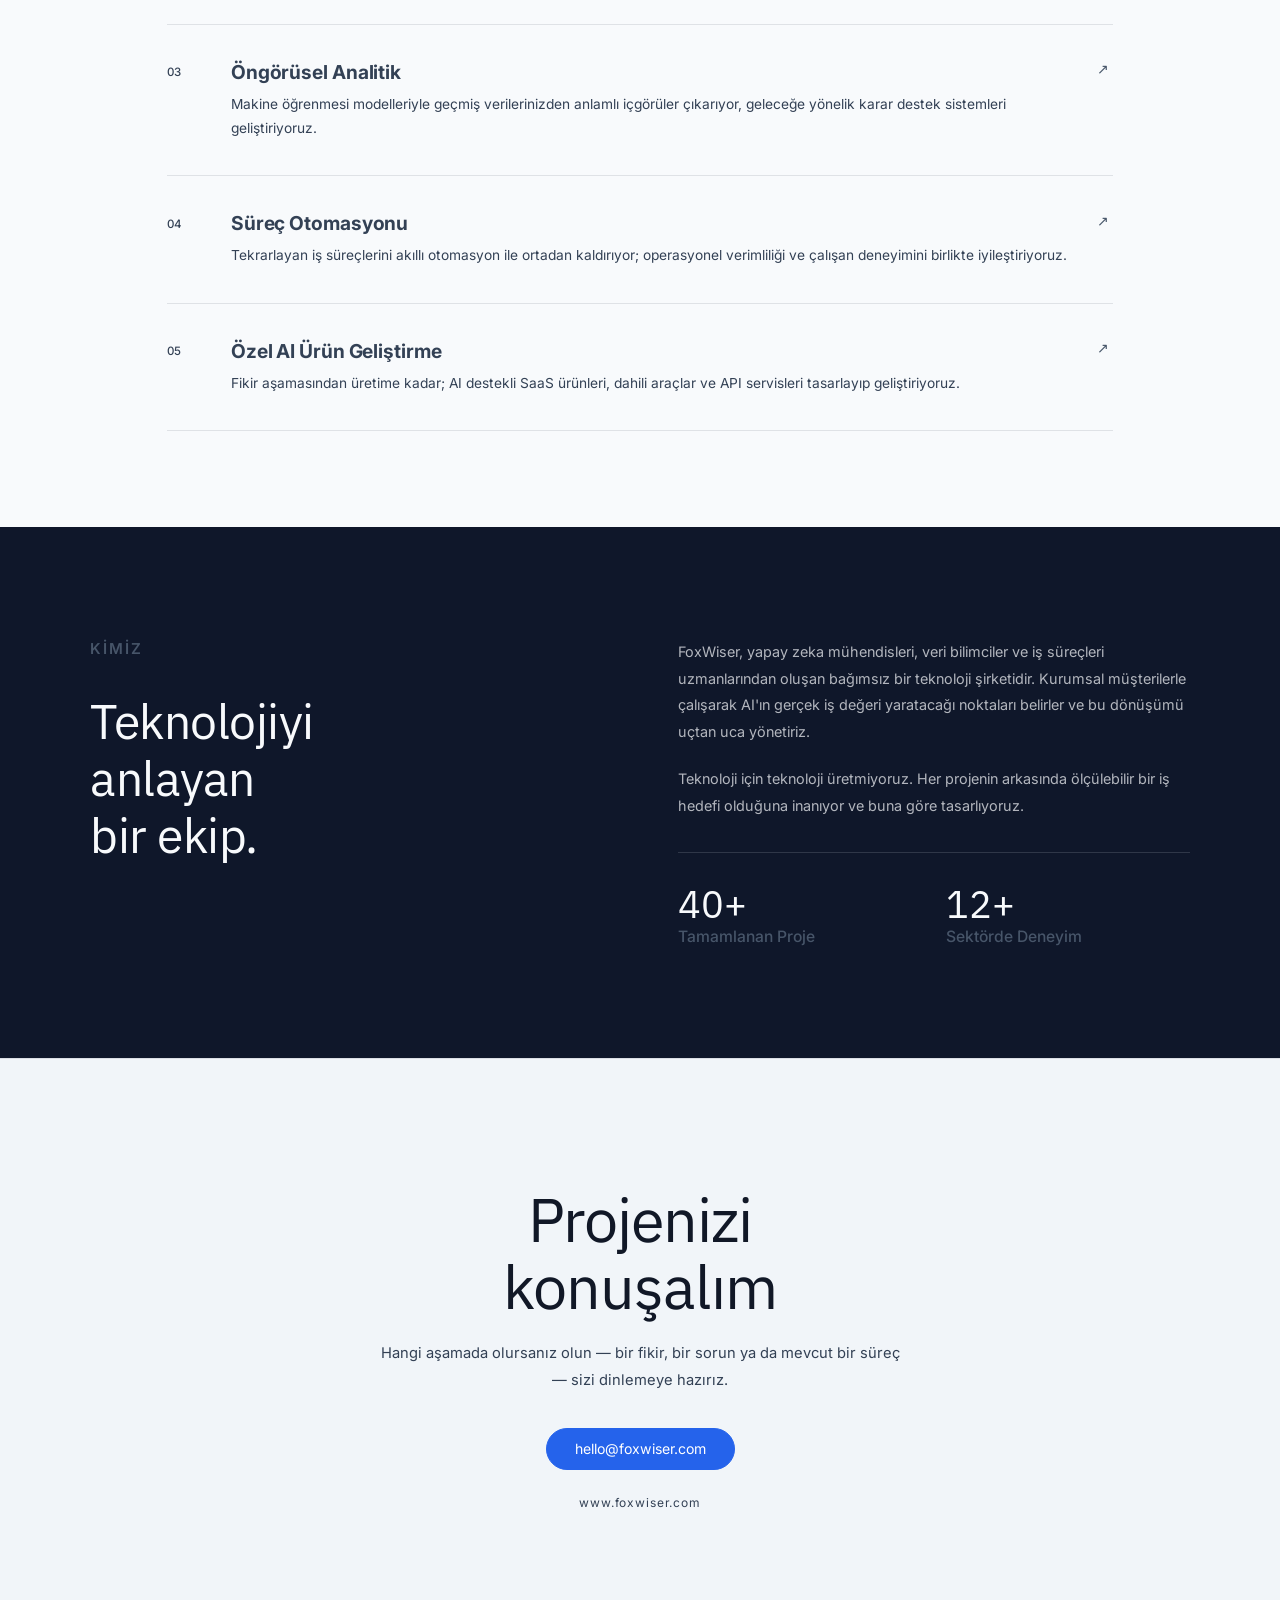
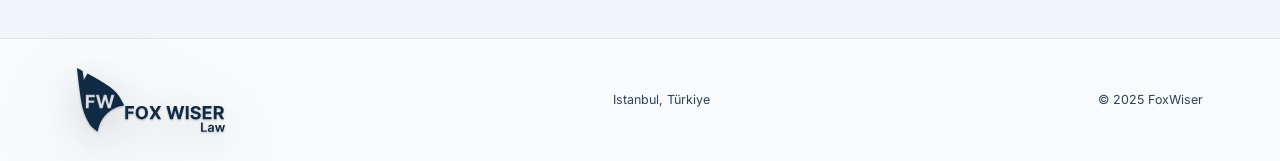
==== commit d4130eb9: "update" ====
--- a/index.html
+++ b/index.html
@@ -626,7 +626,7 @@
 <!-- HERO -->
 <section class="hero">
 <span class="hero-eyebrow">Legal AI · Workflow AutomatIon</span>
-<h1>Hukuk için<br/>düşünen yazılım.</h1>
+<h1>Hukuk için<br/>düşünen yazılım</h1>
 <p class="hero-sub">
     Fox LAW, yapay zeka teknolojilerini mevzuat ve hukuk iş akışlarına entegre ederek
     organizasyonların daha akıllı, daha hızlı karar almasını sağlar.
@@ -724,7 +724,7 @@
 <!-- CTA -->
 <section class="cta-section" id="contact">
 <div class="cta-inner reveal">
-<h2>Projenizi<br/>konuşalım.</h2>
+<h2>Projenizi<br/>konuşalım</h2>
 <p>Hangi aşamada olursanız olun — bir fikir, bir sorun ya da mevcut bir süreç — sizi dinlemeye hazırız.</p>
 <a class="btn btn-dark" href="mailto:hello@foxwiser.com">hello@foxwiser.com</a>
 <span class="cta-domain">www.foxwiser.com</span>
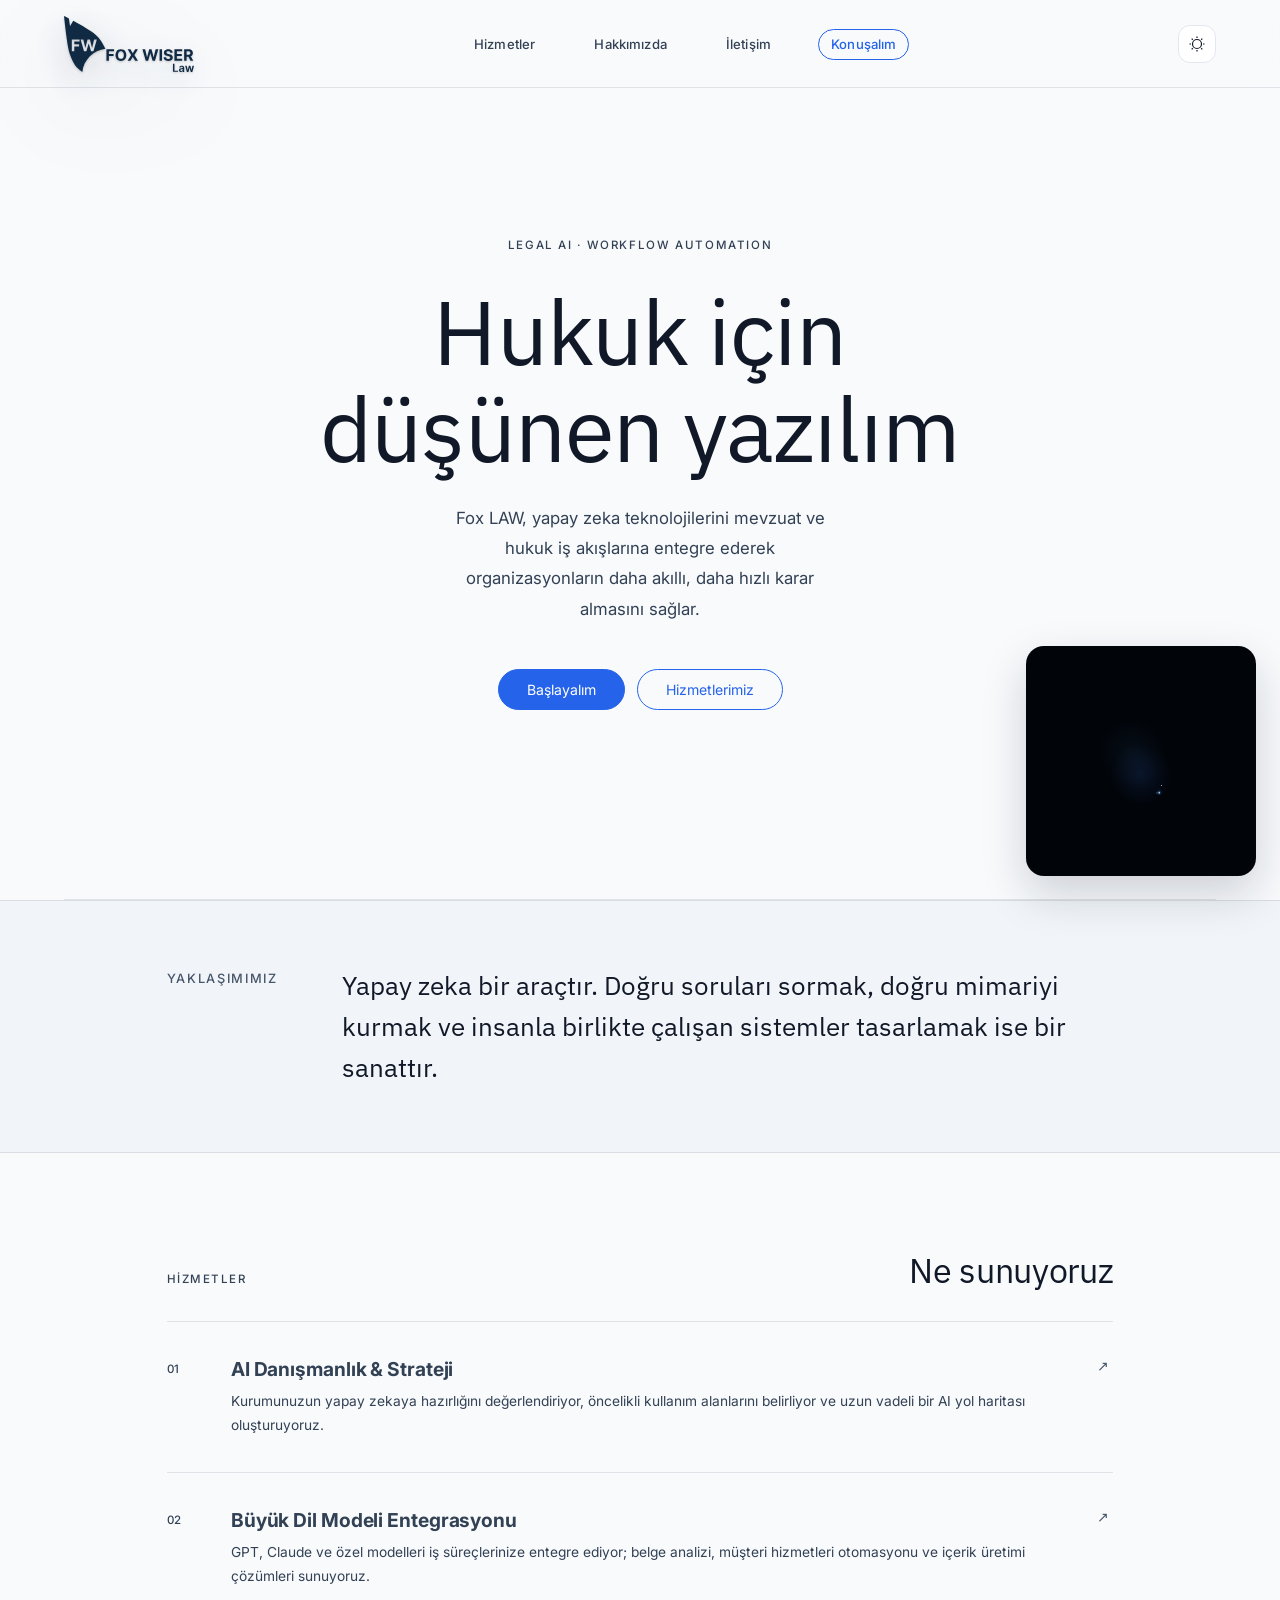
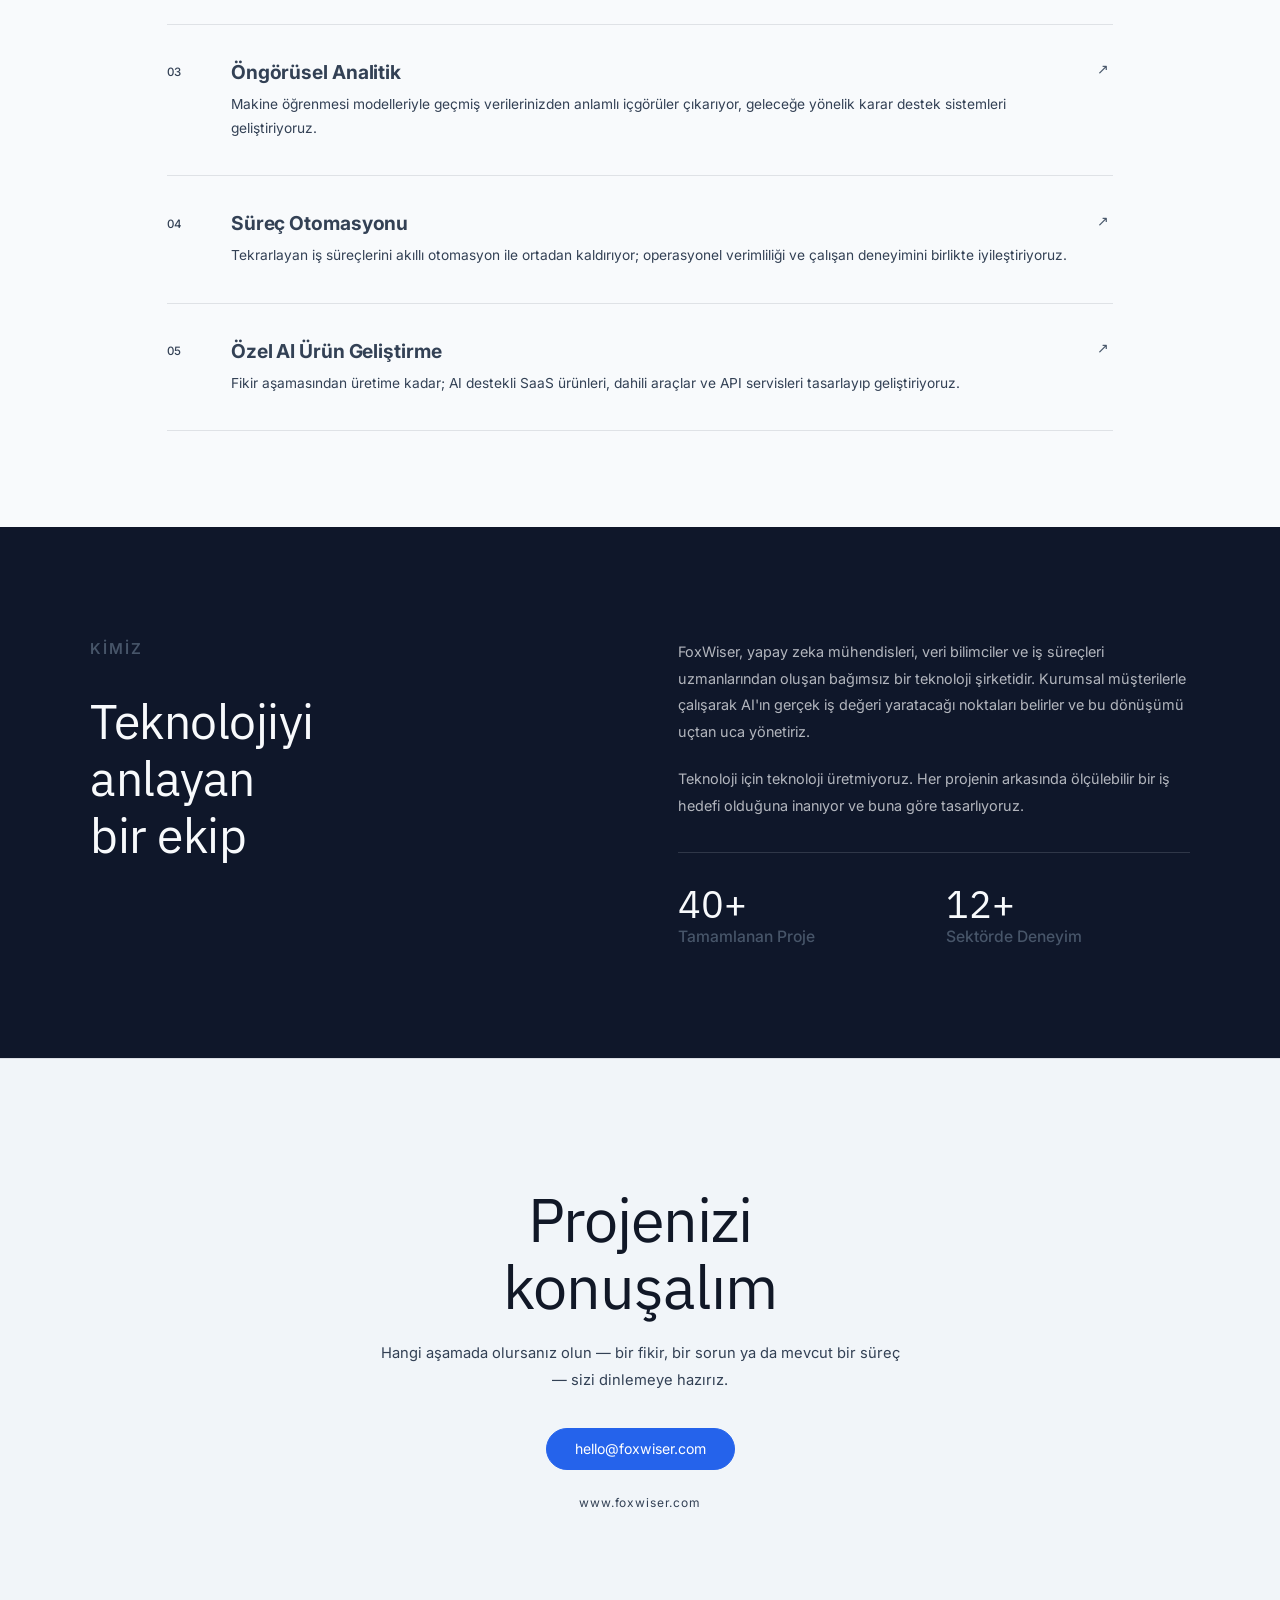
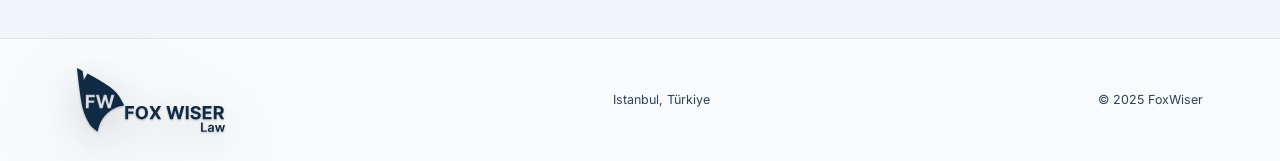
==== commit 3f67cc22: "Update index.html" ====
--- a/index.html
+++ b/index.html
@@ -702,7 +702,7 @@
 <div class="about-inner">
 <div class="reveal">
 <p class="about-label">Kimiz</p>
-<h2>Teknolojiyi<br/>anlayan<br/>bir ekip.</h2>
+<h2>Teknolojiyi<br/>anlayan<br/>bir ekip</h2>
 </div>
 <div class="about-right reveal">
 <p>FoxWiser, yapay zeka mühendisleri, veri bilimciler ve iş süreçleri uzmanlarından oluşan bağımsız bir teknoloji şirketidir. Kurumsal müşterilerle çalışarak AI'ın gerçek iş değeri yaratacağı noktaları belirler ve bu dönüşümü uçtan uca yönetiriz.</p>
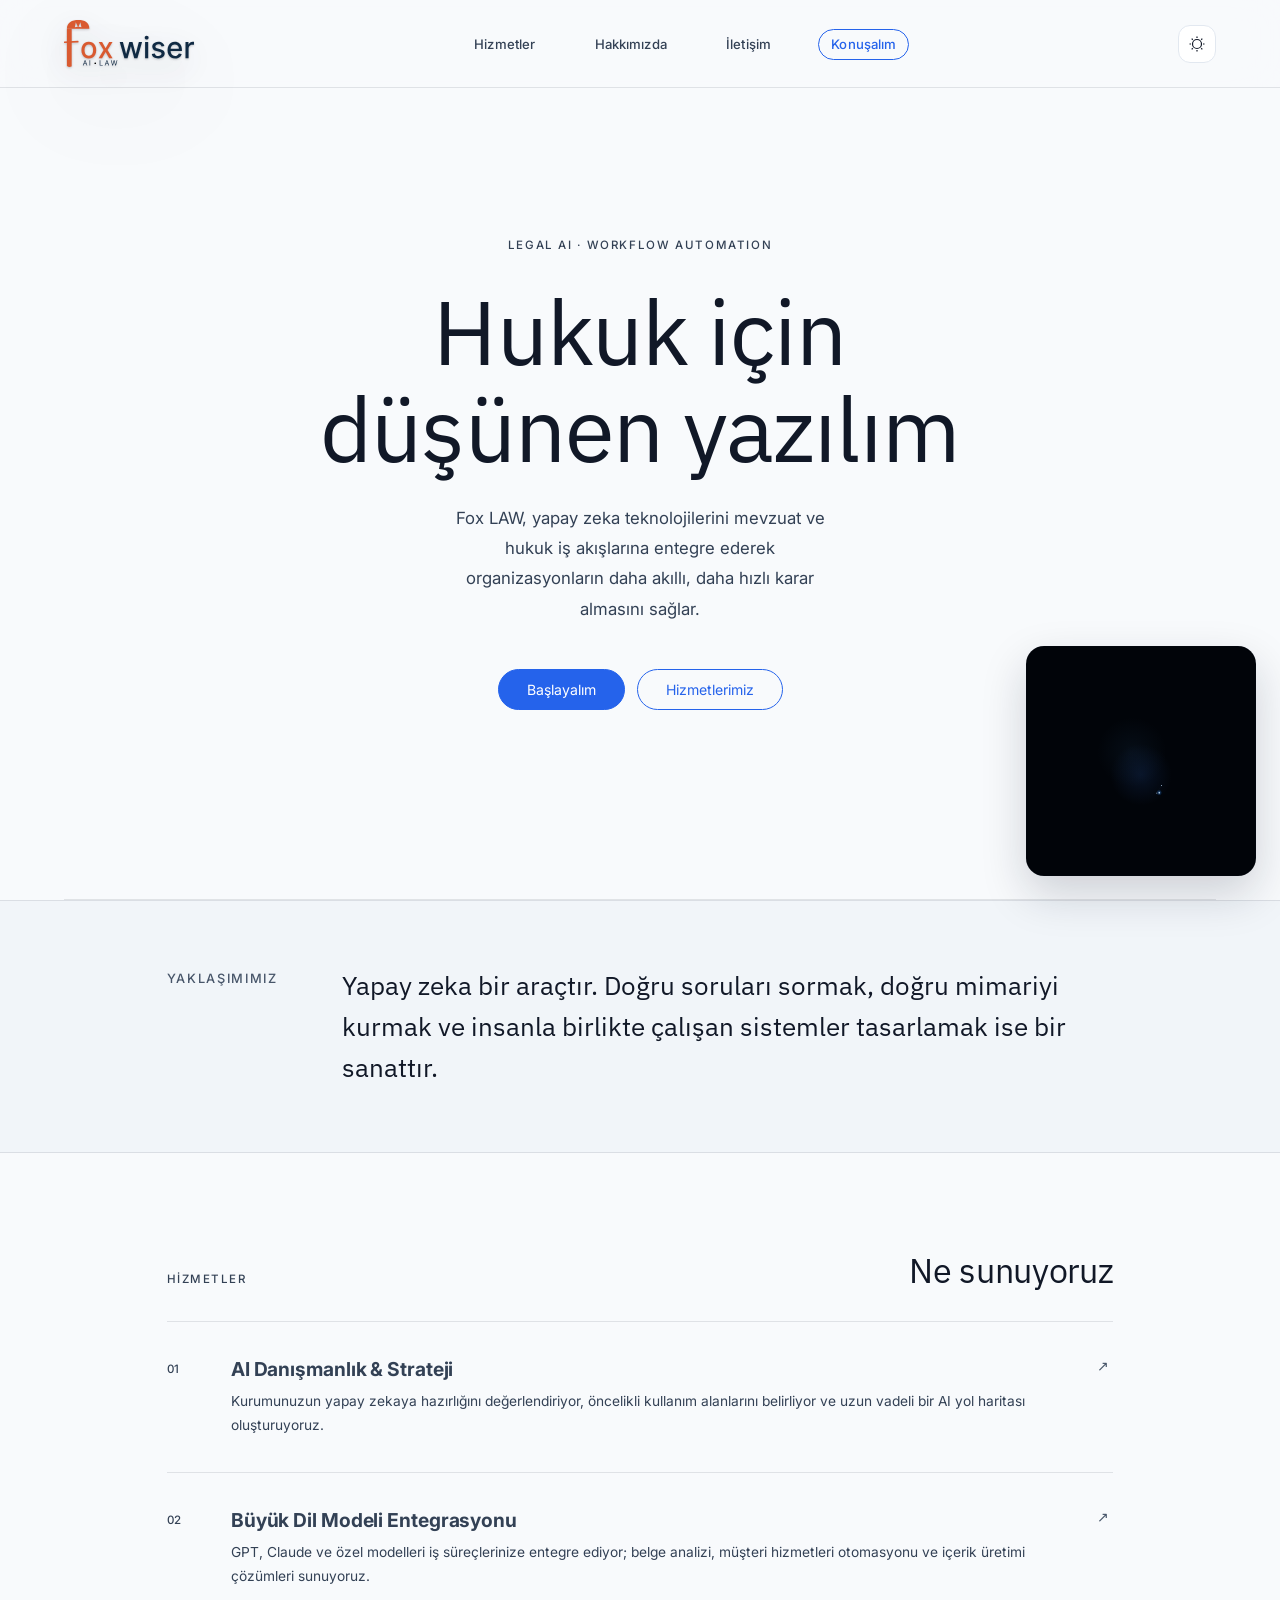
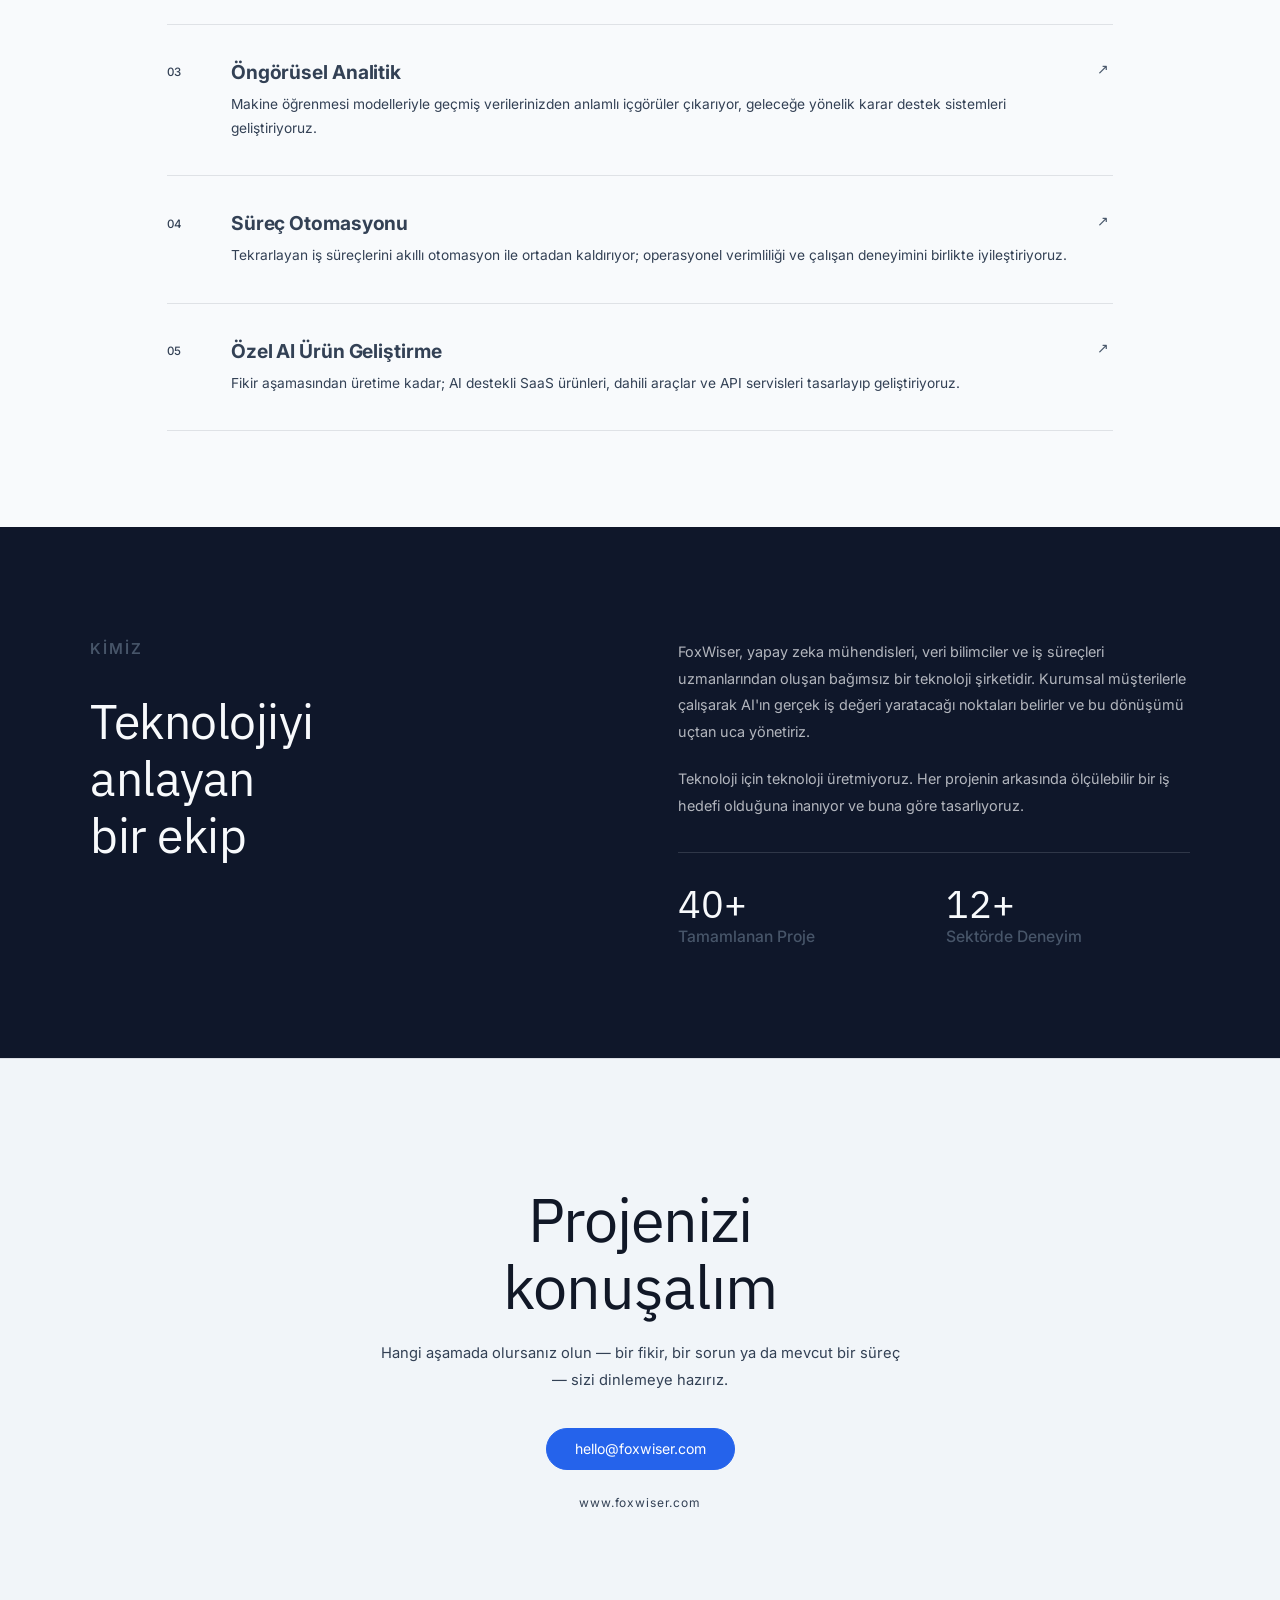
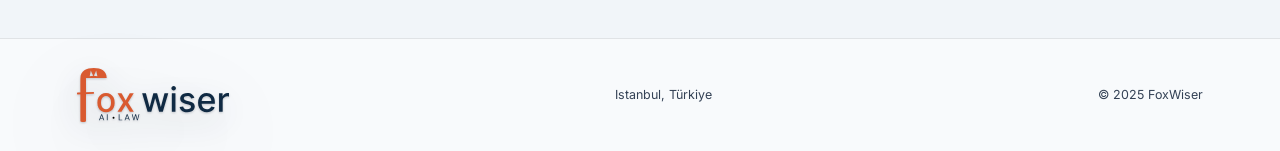
==== commit bd4974b8: "logo update" ====
--- a/index.html
+++ b/index.html
@@ -5,9 +5,10 @@
 <meta charset="utf-8"/>
 <meta content="width=device-width, initial-scale=1.0" name="viewport"/>
 <title>FOX LAW — Legal AI</title>
-<link id="siteFavicon" rel="icon" type="image/svg+xml" sizes="any" href="favicon.svg">
-<link rel="shortcut icon" href="favicon.svg">
-<link rel="apple-touch-icon" href="favicon.svg">
+<link id="siteFavicon" rel="icon" type="image/svg+xml" sizes="any" href="favicon-light.svg">
+<link id="siteFaviconPng" rel="icon" type="image/png" sizes="32x32" href="favicon-light-32.png">
+<link id="siteShortcutIcon" rel="shortcut icon" href="favicon.ico">
+<link id="siteAppleTouchIcon" rel="apple-touch-icon" sizes="180x180" href="favicon-light-180.png">
 <link rel="manifest" href="site.webmanifest">
 <link href="https://fonts.googleapis.com" rel="preconnect"/>
 <link crossorigin="" href="https://fonts.gstatic.com" rel="preconnect"/>
@@ -130,8 +131,8 @@
   z-index: 201;
 }
 .logo-img {
-  height: clamp(64px, 4.8vw, 92px);
-width: auto;
+  height: clamp(46px, 3.6vw, 58px);
+  width: auto;
   display: block;
 }
 
@@ -145,8 +146,6 @@
   -webkit-filter: drop-shadow(0 1px 1px rgba(15, 23, 42, 0.22))
           drop-shadow(0 10px 18px rgba(15, 23, 42, 0.18))
           drop-shadow(0 28px 48px rgba(15, 23, 42, 0.14));
-  height: 56px;
-  width: auto;
 }
 
 
@@ -255,7 +254,7 @@
 /* Mobile menu */
 .mobile-menu {
   display: none;
-  position: fixed; top: 72px; left: 0; right: 0; bottom: 0;
+  position: fixed; top: 88px; left: 0; right: 0; bottom: 0;
   background: var(--nav-bg-solid);
   backdrop-filter: blur(20px);
   -webkit-backdrop-filter: blur(20px);
@@ -500,7 +499,7 @@
   flex-wrap: wrap; gap: 0.75rem;
 }
 .footer-logo { display: inline-flex; align-items: center; gap: 10px; text-decoration: none; color: var(--text); }
-.footer-logo-img { height: 64px; width: auto; display: block; }
+.footer-logo-img { height: 54px; width: auto; display: block; }
 .footer-mid, .footer-right { font-size: 0.78rem; color: var(--ink-60); }
 
 /* ─── REVEAL ─── */
@@ -513,10 +512,14 @@
 
 /* ─── MOBILE ─── */
 @media (max-width: 767px) {
+  nav { height: 80px; }
+  .logo-img { height: 44px; }
+  .footer-logo-img { height: 48px; }
+
   /* Show hamburger, hide desktop nav */
   .nav-desktop { display: none; }
   .hamburger  { display: flex; }
-  .mobile-menu { display: flex; }
+  .mobile-menu { display: flex; top: 80px; }
 
   /* Hero */
   .hero { padding: 7rem 6vw 5rem; min-height: 100svh; }
@@ -595,7 +598,7 @@
 <!-- NAV -->
 <nav>
 <a aria-label="FoxWiser" class="logo" href="index.html">
-<img alt="FoxWiser logo" class="logo-img" data-logo-dark="foxwiser_logo_mono_light.svg" data-logo-light="foxwiser_logo_mono.svg" src="foxwiser_logo_mono.svg"/>
+<img alt="FoxWiser logo" class="logo-img" data-logo-dark="foxwiserlaw-header-dark.svg" data-logo-dark-mobile="foxwiserlaw-mobile-dark.svg" data-logo-light="foxwiserlaw-header-light.svg" data-logo-light-mobile="foxwiserlaw-mobile-light.svg" src="foxwiserlaw-header-light.svg"/>
 <span class="logo-text">FoxWiser</span>
 </a>
 <!-- Desktop -->
@@ -733,7 +736,7 @@
 <!-- FOOTER -->
 <footer>
 <a aria-label="FoxWiser" class="footer-logo" href="#">
-<img alt="FoxWiser logo" class="footer-logo-img" data-logo-dark="foxwiser_logo_mono_light.svg" data-logo-light="foxwiser_logo_mono.svg" src="foxwiser_logo_mono.svg"/>
+<img alt="FoxWiser logo" class="footer-logo-img" data-logo-dark="foxwiserlaw-header-dark.svg" data-logo-light="foxwiserlaw-header-light.svg" src="foxwiserlaw-header-light.svg"/>
 <span class="logo-text">FoxWiser</span>
 </a>
 <span class="footer-mid">Istanbul, Türkiye</span>
@@ -759,30 +762,40 @@
     });
   });
 
-/* ── Theme toggle ── */
+/* ── Theme + responsive brand assets ── */
 const root = document.documentElement;
 const toggle = document.getElementById('themeToggle');
-const updateLogos = () => {
+const brandMediaQuery = window.matchMedia('(max-width: 767px)');
+
+const updateBrandAssets = () => {
   const isDark = root.getAttribute('data-theme') === 'dark';
+  const isMobile = brandMediaQuery.matches;
+
   document.querySelectorAll('img[data-logo-light]').forEach(img => {
-    img.src = isDark ? img.dataset.logoDark : img.dataset.logoLight;
+    const nextSrc = (isMobile && img.dataset.logoLightMobile)
+      ? (isDark ? img.dataset.logoDarkMobile : img.dataset.logoLightMobile)
+      : (isDark ? img.dataset.logoDark : img.dataset.logoLight);
+    img.src = nextSrc;
   });
-  const favicon = document.getElementById('siteFavicon');
-  if (favicon) favicon.href = isDark ? 'favicon-light.svg' : 'favicon.svg';
-  document.querySelectorAll('link[rel="shortcut icon"], link[rel="apple-touch-icon"]').forEach(link => {
-    link.href = isDark ? 'favicon-light.svg' : 'favicon.svg';
-  });
+
+  const faviconSvg = document.getElementById('siteFavicon');
+  const faviconPng = document.getElementById('siteFaviconPng');
+  const appleTouch = document.getElementById('siteAppleTouchIcon');
+
+  if (faviconSvg) faviconSvg.href = isDark ? 'favicon-dark.svg' : 'favicon-light.svg';
+  if (faviconPng) faviconPng.href = isDark ? 'favicon-dark-32.png' : 'favicon-light-32.png';
+  if (appleTouch) appleTouch.href = isDark ? 'favicon-dark-180.png' : 'favicon-light-180.png';
 };
 
 const applyTheme = (t) => {
   if (t === 'dark') root.setAttribute('data-theme','dark');
   else root.removeAttribute('data-theme');
-  updateLogos();
+  updateBrandAssets();
 };
 
 const savedTheme = localStorage.getItem('theme');
 if (savedTheme) applyTheme(savedTheme);
-else updateLogos();
+else updateBrandAssets();
 
 toggle?.addEventListener('click', () => {
   const isDark = root.getAttribute('data-theme') === 'dark';
@@ -790,6 +803,12 @@
   applyTheme(next === 'dark' ? 'dark' : 'light');
   localStorage.setItem('theme', next);
 });
+
+if (typeof brandMediaQuery.addEventListener === 'function') {
+  brandMediaQuery.addEventListener('change', updateBrandAssets);
+} else if (typeof brandMediaQuery.addListener === 'function') {
+  brandMediaQuery.addListener(updateBrandAssets);
+}
 
   /* ── Desktop nav hover indicator ── */
   (() => {
